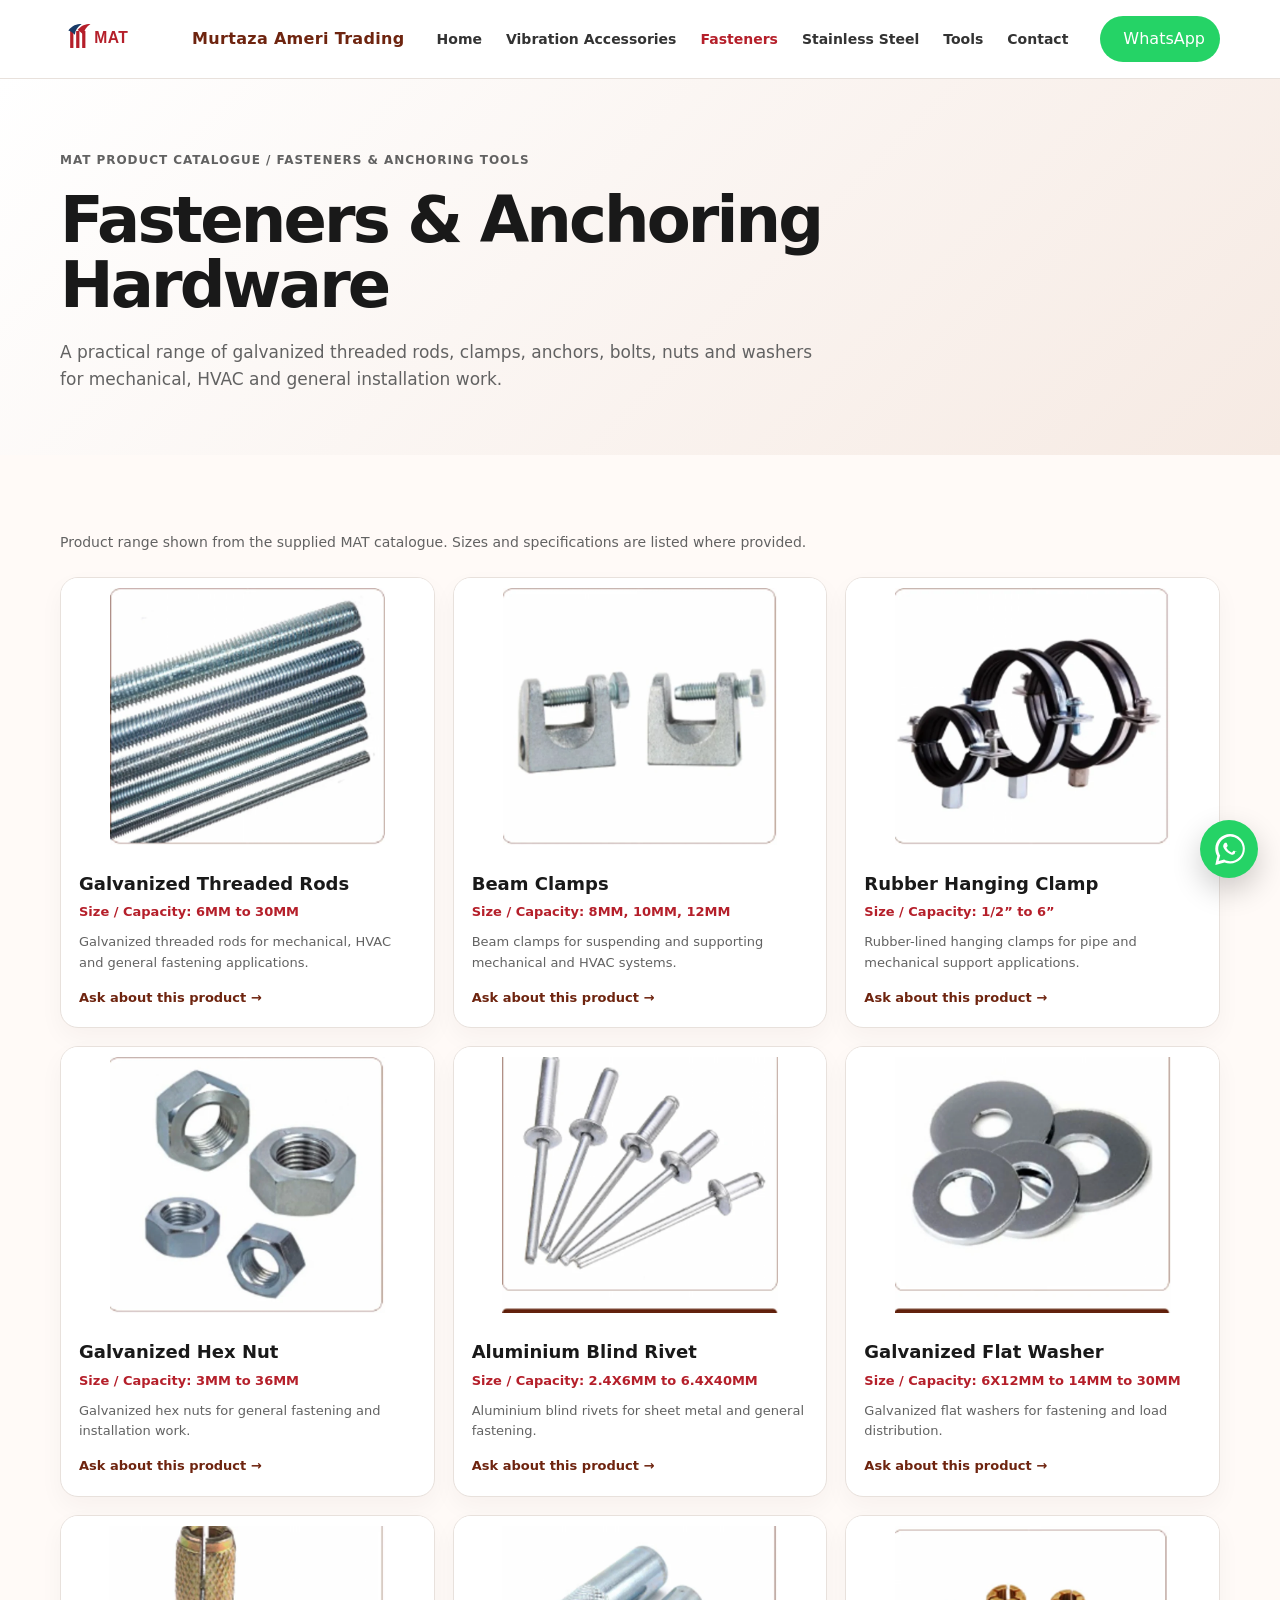
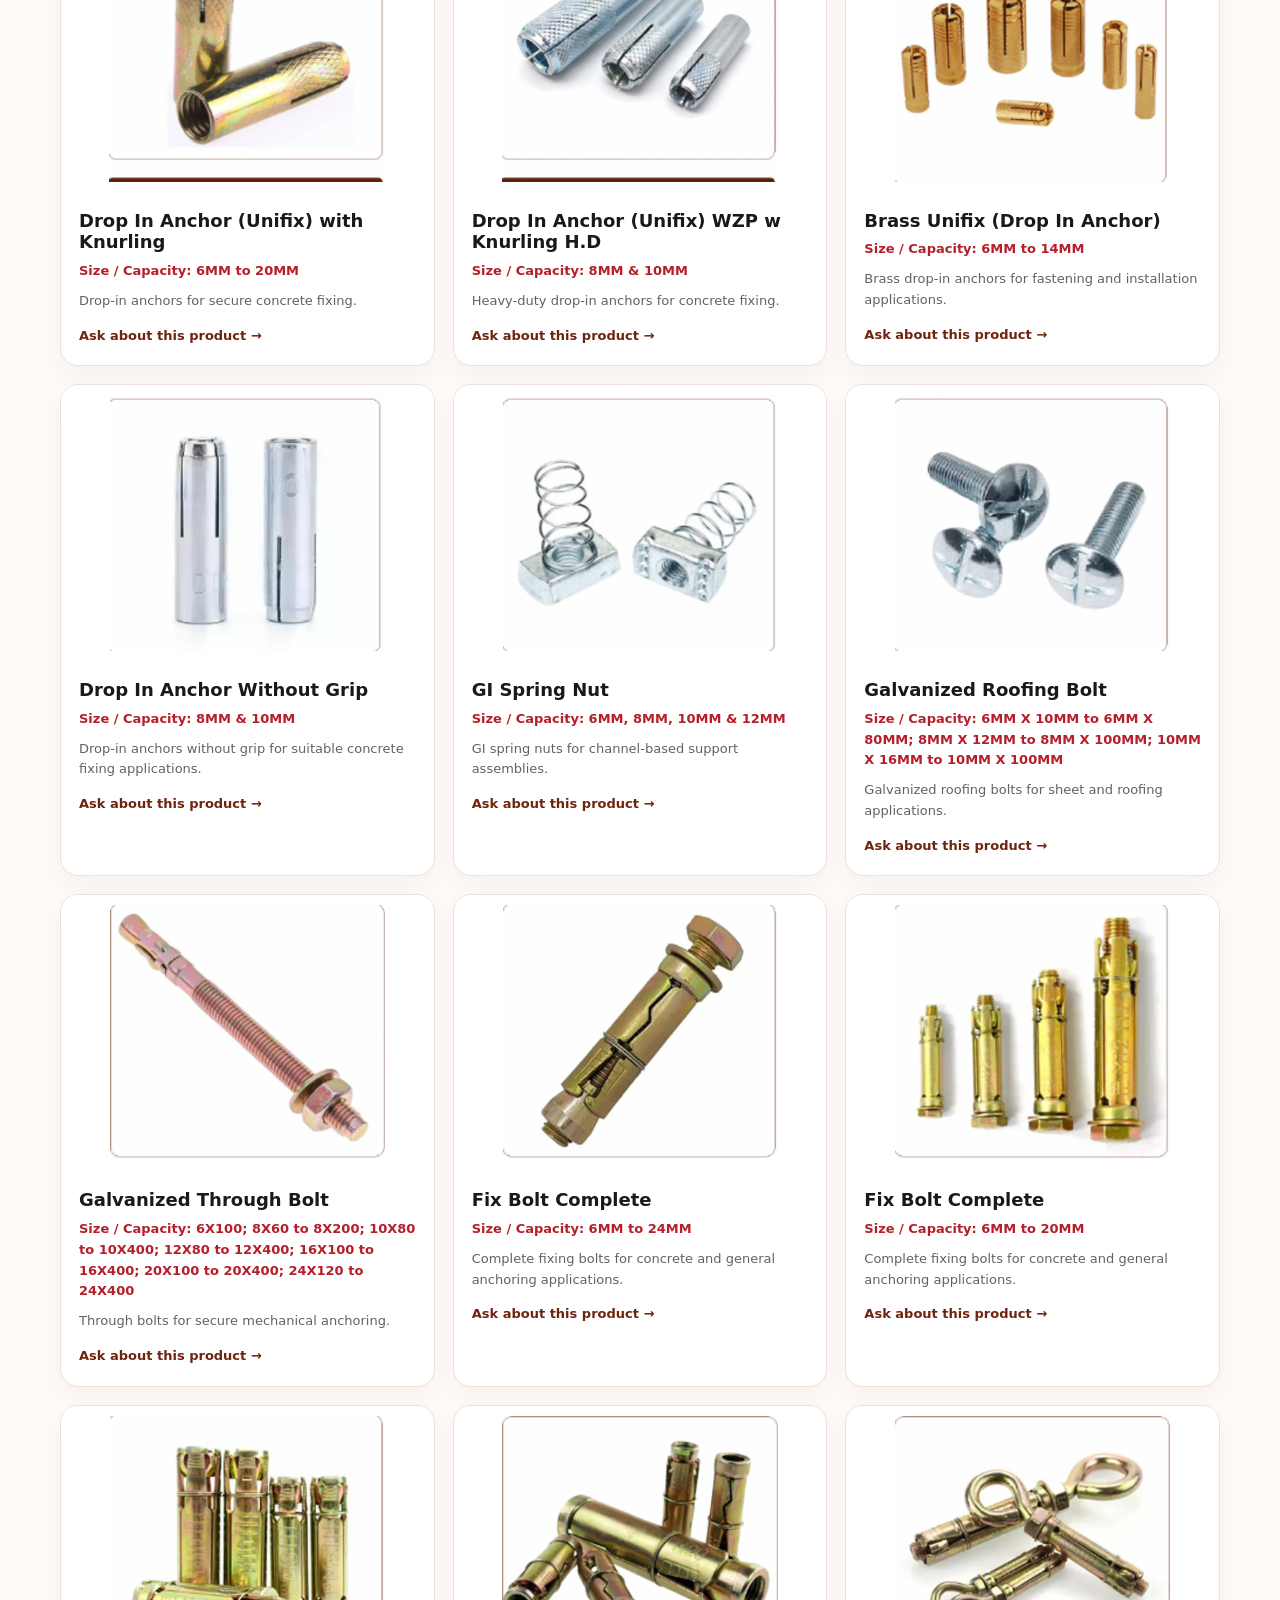
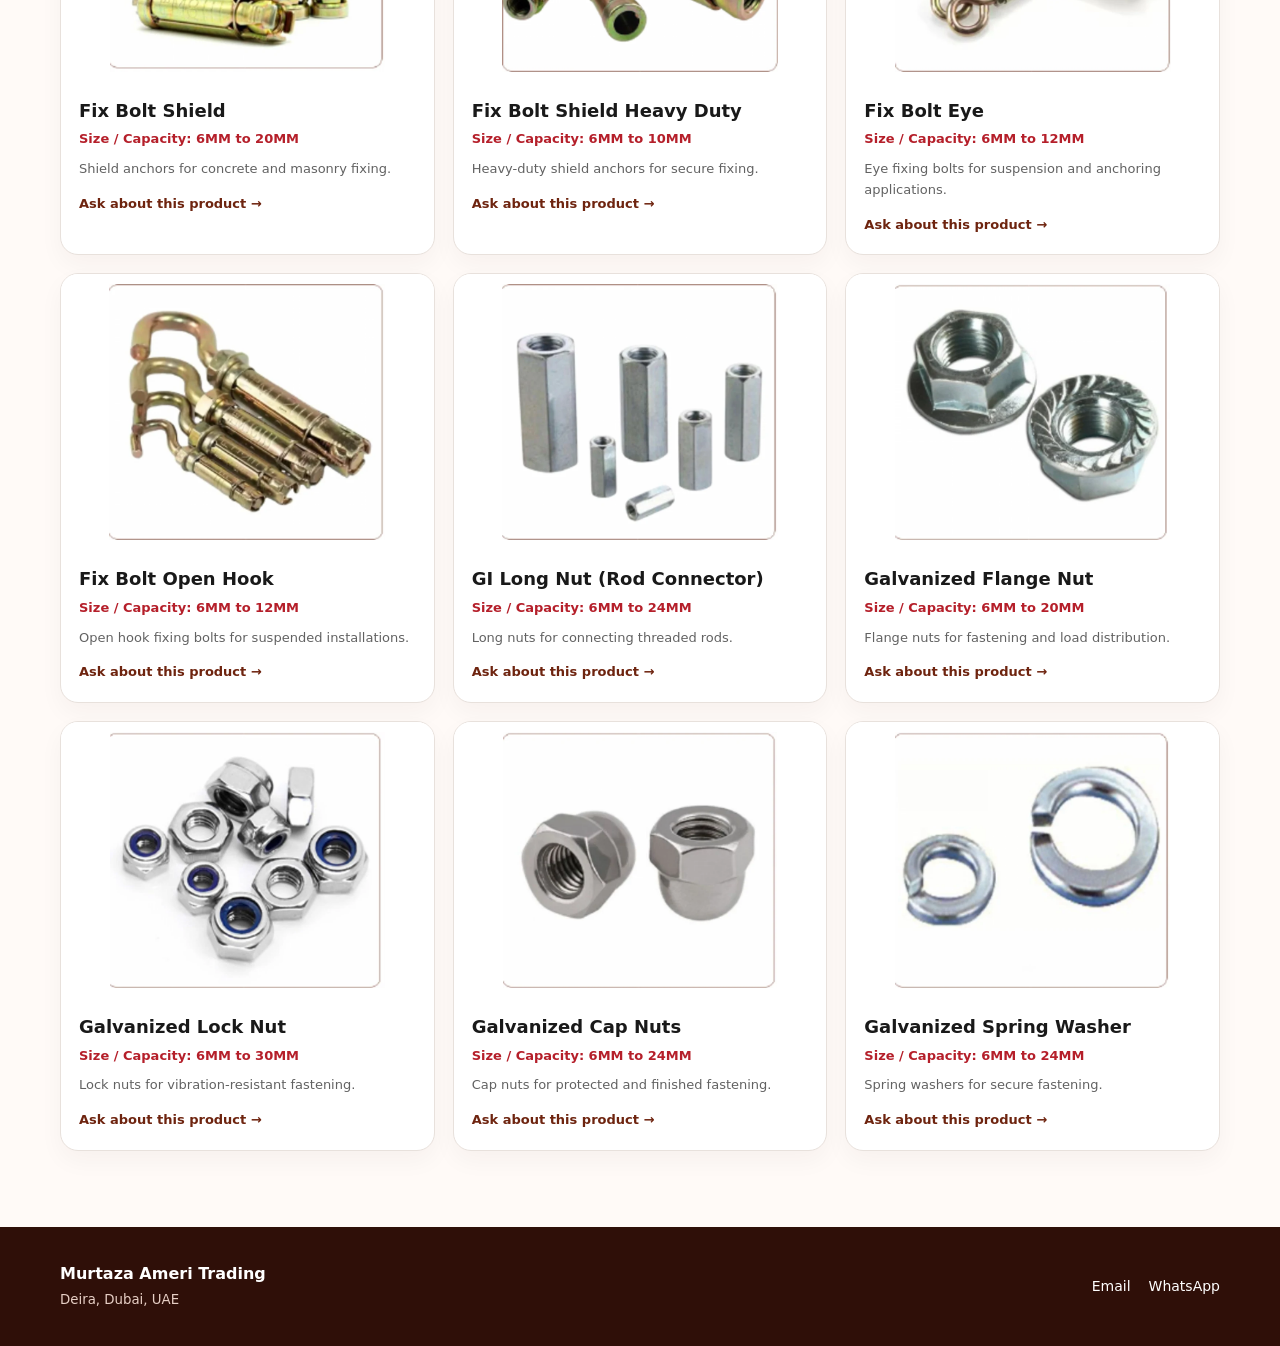
==== fasteners.html @ 70868fec "Add files via upload" ====
<!doctype html>
<html lang="en">
<head>
  <link rel="icon" type="image/png" sizes="48x48" href="/favicon-48x48.png">
  <link rel="icon" type="image/png" sizes="96x96" href="/favicon-96x96.png">
  <meta charset="utf-8">
  <meta name="viewport" content="width=device-width, initial-scale=1">
  <title>Fasteners & Anchoring Tools | MAT</title>
  <meta name="description" content="Galvanized fasteners, threaded rods, anchors, clamps, nuts, washers, bolts and fixing hardware for HVAC, mechanical and construction applications.">
  <meta name="robots" content="index,follow">
  <link rel="canonical" href="https://www.murtazaameritrading.com/fasteners.html">
  <link rel="icon" href="assets/logo.svg" type="image/svg+xml">
  <link rel="stylesheet" href="assets/style.css">
  <meta property="og:title" content="Fasteners & Anchoring Tools | MAT">
  <meta property="og:description" content="Galvanized fasteners, threaded rods, anchors, clamps, nuts, washers, bolts and fixing hardware for HVAC, mechanical and construction applications.">
  <meta property="og:type" content="website">
  <meta property="og:url" content="https://www.murtazaameritrading.com/fasteners.html">
</head>

<body>
  <header class="header">
    <div class="container nav" id="nav">
      <a class="brand" href="index.html">
        <img src="assets/logo.svg" alt="MAT Murtaza Ameri Trading">
        <span>Murtaza Ameri Trading</span>
      </a>

      <button class="hamb" aria-label="Open navigation" onclick="document.getElementById('nav').classList.toggle('open')">☰</button>

      <nav class="menu" aria-label="Primary navigation">
        <a class="" href="index.html">Home</a>
        <a class="" href="vibration-accessories.html">Vibration Accessories</a>
        <a class="active" href="fasteners.html">Fasteners</a>
        <a class="" href="stainless-steel-fasteners.html">Stainless Steel</a>
        <a class="" href="tools.html">Tools</a>
        <a href="index.html#contact">Contact</a>
      </nav>

      <a class="nav-wa" href="https://wa.me/971558640852?text=Hello%20MAT%2C%20I%27m%20interested%20in%20your%20products." target="_blank" rel="noopener">
        <svg viewBox="0 0 24 24" aria-hidden="true">
          <path d="M20.5 3.5A11.4 11.4 0 0 0 12.4 0C6.1 0 1 5.1 1 11.4c0 2 .5 3.9 1.5 5.6L1 24l7.2-1.9a11.4 11.4 0 0 0 4.2.8h.1c6.3 0 11.4-5.1 11.4-11.4 0-3-1.2-5.9-3.4-8ZM12.4 21c-1.4 0-2.8-.4-4-.9l-.5-.3-4.3 1.1 1.2-4.2-.3-.5a9.5 9.5 0 1 1 7.9 4.8Zm5.2-7.1c-.3-.2-1.8-.9-2-.9-.3-.1-.5-.1-.7.2l-.8 1c-.1.2-.3.2-.6.1-1.6-.8-2.7-1.5-3.8-3.4-.3-.5.3-.5.8-1.7.1-.2 0-.4 0-.5l-.6-1.5c-.2-.4-.4-.4-.6-.4h-.5c-.2 0-.5.1-.7.3-.8.8-1 1.9-1 2.2 0 .3.1 1.2.9 2.3 1 1.5 2.3 2.8 4 3.7 1.4.7 1.9.8 2.6.7.4-.1 1.3-.5 1.5-1 .2-.5.2-.9.2-1 0-.2-.2-.3-.5-.4Z"/>
        </svg>
        <span>WhatsApp</span>
      </a>
    </div>
  </header>

  <main>
    <section class="page-hero">
      <div class="container">
        <div class="crumb">MAT Product Catalogue / Fasteners & Anchoring Tools</div>
        <h1>Fasteners & Anchoring Hardware</h1>
        <p>A practical range of galvanized threaded rods, clamps, anchors, bolts, nuts and washers for mechanical, HVAC and general installation work.</p>
      </div>
    </section>

    <section class="section">
      <div class="container">
        <p class="filter-note">Product range shown from the supplied MAT catalogue. Sizes and specifications are listed where provided.</p>

        <div class="product-grid">
          <article class="product">
            <div class="product-img">
              <img loading="lazy" src="assets/products/galvanized-threaded-rods.webp" alt="Galvanized Threaded Rods for HVAC and hardware applications" width="900" height="700">
            </div>
            <div class="product-body">
              <h3>Galvanized Threaded Rods</h3>
              <div class="size">Size / Capacity: 6MM to 30MM</div>
              <p class="desc">Galvanized threaded rods for mechanical, HVAC and general fastening applications.</p>
              <a class="product-link" href="https://wa.me/971558640852?text=Hello%20MAT%2C%20I%27m%20interested%20in%20your%20products." target="_blank" rel="noopener">Ask about this product →</a>
            </div>
          </article>

          <article class="product">
            <div class="product-img">
              <img loading="lazy" src="assets/products/beam-clamps.webp" alt="Beam Clamps for HVAC and hardware applications" width="900" height="700">
            </div>
            <div class="product-body">
              <h3>Beam Clamps</h3>
              <div class="size">Size / Capacity: 8MM, 10MM, 12MM</div>
              <p class="desc">Beam clamps for suspending and supporting mechanical and HVAC systems.</p>
              <a class="product-link" href="https://wa.me/971558640852?text=Hello%20MAT%2C%20I%27m%20interested%20in%20your%20products." target="_blank" rel="noopener">Ask about this product →</a>
            </div>
          </article>

          <article class="product">
            <div class="product-img">
              <img loading="lazy" src="assets/products/rubber-hanging-clamp.webp" alt="Rubber Hanging Clamp for HVAC and hardware applications" width="900" height="700">
            </div>
            <div class="product-body">
              <h3>Rubber Hanging Clamp</h3>
              <div class="size">Size / Capacity: 1/2” to 6”</div>
              <p class="desc">Rubber-lined hanging clamps for pipe and mechanical support applications.</p>
              <a class="product-link" href="https://wa.me/971558640852?text=Hello%20MAT%2C%20I%27m%20interested%20in%20your%20products." target="_blank" rel="noopener">Ask about this product →</a>
            </div>
          </article>

          <article class="product">
            <div class="product-img">
              <img loading="lazy" src="assets/products/galvanized-hex-nut.webp" alt="Galvanized Hex Nut for HVAC and hardware applications" width="900" height="700">
            </div>
            <div class="product-body">
              <h3>Galvanized Hex Nut</h3>
              <div class="size">Size / Capacity: 3MM to 36MM</div>
              <p class="desc">Galvanized hex nuts for general fastening and installation work.</p>
              <a class="product-link" href="https://wa.me/971558640852?text=Hello%20MAT%2C%20I%27m%20interested%20in%20your%20products." target="_blank" rel="noopener">Ask about this product →</a>
            </div>
          </article>

          <article class="product">
            <div class="product-img">
              <img loading="lazy" src="assets/products/aluminium-blind-rivet.webp" alt="Aluminium Blind Rivet for HVAC and hardware applications" width="900" height="700">
            </div>
            <div class="product-body">
              <h3>Aluminium Blind Rivet</h3>
              <div class="size">Size / Capacity: 2.4X6MM to 6.4X40MM</div>
              <p class="desc">Aluminium blind rivets for sheet metal and general fastening.</p>
              <a class="product-link" href="https://wa.me/971558640852?text=Hello%20MAT%2C%20I%27m%20interested%20in%20your%20products." target="_blank" rel="noopener">Ask about this product →</a>
            </div>
          </article>

          <article class="product">
            <div class="product-img">
              <img loading="lazy" src="assets/products/galvanized-flat-washer.webp" alt="Galvanized Flat Washer for HVAC and hardware applications" width="900" height="700">
            </div>
            <div class="product-body">
              <h3>Galvanized Flat Washer</h3>
              <div class="size">Size / Capacity: 6X12MM to 14MM to 30MM</div>
              <p class="desc">Galvanized flat washers for fastening and load distribution.</p>
              <a class="product-link" href="https://wa.me/971558640852?text=Hello%20MAT%2C%20I%27m%20interested%20in%20your%20products." target="_blank" rel="noopener">Ask about this product →</a>
            </div>
          </article>

          <article class="product">
            <div class="product-img">
              <img loading="lazy" src="assets/products/drop-in-anchor-unifix-knurling.webp" alt="Drop In Anchor (Unifix) with Knurling for HVAC and hardware applications" width="900" height="700">
            </div>
            <div class="product-body">
              <h3>Drop In Anchor (Unifix) with Knurling</h3>
              <div class="size">Size / Capacity: 6MM to 20MM</div>
              <p class="desc">Drop-in anchors for secure concrete fixing.</p>
              <a class="product-link" href="https://wa.me/971558640852?text=Hello%20MAT%2C%20I%27m%20interested%20in%20your%20products." target="_blank" rel="noopener">Ask about this product →</a>
            </div>
          </article>

          <article class="product">
            <div class="product-img">
              <img loading="lazy" src="assets/products/drop-in-anchor-unifix-wzp-knurling-hd.webp" alt="Drop In Anchor (Unifix) WZP w Knurling H.D for HVAC and hardware applications" width="900" height="700">
            </div>
            <div class="product-body">
              <h3>Drop In Anchor (Unifix) WZP w Knurling H.D</h3>
              <div class="size">Size / Capacity: 8MM & 10MM</div>
              <p class="desc">Heavy-duty drop-in anchors for concrete fixing.</p>
              <a class="product-link" href="https://wa.me/971558640852?text=Hello%20MAT%2C%20I%27m%20interested%20in%20your%20products." target="_blank" rel="noopener">Ask about this product →</a>
            </div>
          </article>

          <article class="product">
            <div class="product-img">
              <img loading="lazy" src="assets/products/brass-unifix-drop-in-anchor.webp" alt="Brass Unifix (Drop In Anchor) for HVAC and hardware applications" width="900" height="700">
            </div>
            <div class="product-body">
              <h3>Brass Unifix (Drop In Anchor)</h3>
              <div class="size">Size / Capacity: 6MM to 14MM</div>
              <p class="desc">Brass drop-in anchors for fastening and installation applications.</p>
              <a class="product-link" href="https://wa.me/971558640852?text=Hello%20MAT%2C%20I%27m%20interested%20in%20your%20products." target="_blank" rel="noopener">Ask about this product →</a>
            </div>
          </article>

          <article class="product">
            <div class="product-img">
              <img loading="lazy" src="assets/products/drop-in-anchor-without-grip.webp" alt="Drop In Anchor Without Grip for HVAC and hardware applications" width="900" height="700">
            </div>
            <div class="product-body">
              <h3>Drop In Anchor Without Grip</h3>
              <div class="size">Size / Capacity: 8MM & 10MM</div>
              <p class="desc">Drop-in anchors without grip for suitable concrete fixing applications.</p>
              <a class="product-link" href="https://wa.me/971558640852?text=Hello%20MAT%2C%20I%27m%20interested%20in%20your%20products." target="_blank" rel="noopener">Ask about this product →</a>
            </div>
          </article>

          <article class="product">
            <div class="product-img">
              <img loading="lazy" src="assets/products/gi-spring-nut.webp" alt="GI Spring Nut for HVAC and hardware applications" width="900" height="700">
            </div>
            <div class="product-body">
              <h3>GI Spring Nut</h3>
              <div class="size">Size / Capacity: 6MM, 8MM, 10MM & 12MM</div>
              <p class="desc">GI spring nuts for channel-based support assemblies.</p>
              <a class="product-link" href="https://wa.me/971558640852?text=Hello%20MAT%2C%20I%27m%20interested%20in%20your%20products." target="_blank" rel="noopener">Ask about this product →</a>
            </div>
          </article>

          <article class="product">
            <div class="product-img">
              <img loading="lazy" src="assets/products/galvanized-roofing-bolt.webp" alt="Galvanized Roofing Bolt for HVAC and hardware applications" width="900" height="700">
            </div>
            <div class="product-body">
              <h3>Galvanized Roofing Bolt</h3>
              <div class="size">Size / Capacity: 6MM X 10MM to 6MM X 80MM; 8MM X 12MM to 8MM X 100MM; 10MM X 16MM to 10MM X 100MM</div>
              <p class="desc">Galvanized roofing bolts for sheet and roofing applications.</p>
              <a class="product-link" href="https://wa.me/971558640852?text=Hello%20MAT%2C%20I%27m%20interested%20in%20your%20products." target="_blank" rel="noopener">Ask about this product →</a>
            </div>
          </article>

          <article class="product">
            <div class="product-img">
              <img loading="lazy" src="assets/products/galvanized-through-bolt.webp" alt="Galvanized Through Bolt for HVAC and hardware applications" width="900" height="700">
            </div>
            <div class="product-body">
              <h3>Galvanized Through Bolt</h3>
              <div class="size">Size / Capacity: 6X100; 8X60 to 8X200; 10X80 to 10X400; 12X80 to 12X400; 16X100 to 16X400; 20X100 to 20X400; 24X120 to 24X400</div>
              <p class="desc">Through bolts for secure mechanical anchoring.</p>
              <a class="product-link" href="https://wa.me/971558640852?text=Hello%20MAT%2C%20I%27m%20interested%20in%20your%20products." target="_blank" rel="noopener">Ask about this product →</a>
            </div>
          </article>

          <article class="product">
            <div class="product-img">
              <img loading="lazy" src="assets/products/fix-bolt-complete-india.webp" alt="Fix Bolt Complete for HVAC and hardware applications" width="900" height="700">
            </div>
            <div class="product-body">
              <h3>Fix Bolt Complete</h3>
              <div class="size">Size / Capacity: 6MM to 24MM</div>
              <p class="desc">Complete fixing bolts for concrete and general anchoring applications.</p>
              <a class="product-link" href="https://wa.me/971558640852?text=Hello%20MAT%2C%20I%27m%20interested%20in%20your%20products." target="_blank" rel="noopener">Ask about this product →</a>
            </div>
          </article>

          <article class="product">
            <div class="product-img">
              <img loading="lazy" src="assets/products/fix-bolt-complete-china.webp" alt="Fix Bolt Complete for HVAC and hardware applications" width="900" height="700">
            </div>
            <div class="product-body">
              <h3>Fix Bolt Complete</h3>
              <div class="size">Size / Capacity: 6MM to 20MM</div>
              <p class="desc">Complete fixing bolts for concrete and general anchoring applications.</p>
              <a class="product-link" href="https://wa.me/971558640852?text=Hello%20MAT%2C%20I%27m%20interested%20in%20your%20products." target="_blank" rel="noopener">Ask about this product →</a>
            </div>
          </article>

          <article class="product">
            <div class="product-img">
              <img loading="lazy" src="assets/products/fix-bolt-shield.webp" alt="Fix Bolt Shield for HVAC and hardware applications" width="900" height="700">
            </div>
            <div class="product-body">
              <h3>Fix Bolt Shield</h3>
              <div class="size">Size / Capacity: 6MM to 20MM</div>
              <p class="desc">Shield anchors for concrete and masonry fixing.</p>
              <a class="product-link" href="https://wa.me/971558640852?text=Hello%20MAT%2C%20I%27m%20interested%20in%20your%20products." target="_blank" rel="noopener">Ask about this product →</a>
            </div>
          </article>

          <article class="product">
            <div class="product-img">
              <img loading="lazy" src="assets/products/fix-bolt-shield-heavy-duty.webp" alt="Fix Bolt Shield Heavy Duty for HVAC and hardware applications" width="900" height="700">
            </div>
            <div class="product-body">
              <h3>Fix Bolt Shield Heavy Duty</h3>
              <div class="size">Size / Capacity: 6MM to 10MM</div>
              <p class="desc">Heavy-duty shield anchors for secure fixing.</p>
              <a class="product-link" href="https://wa.me/971558640852?text=Hello%20MAT%2C%20I%27m%20interested%20in%20your%20products." target="_blank" rel="noopener">Ask about this product →</a>
            </div>
          </article>

          <article class="product">
            <div class="product-img">
              <img loading="lazy" src="assets/products/fix-bolt-eye.webp" alt="Fix Bolt Eye for HVAC and hardware applications" width="900" height="700">
            </div>
            <div class="product-body">
              <h3>Fix Bolt Eye</h3>
              <div class="size">Size / Capacity: 6MM to 12MM</div>
              <p class="desc">Eye fixing bolts for suspension and anchoring applications.</p>
              <a class="product-link" href="https://wa.me/971558640852?text=Hello%20MAT%2C%20I%27m%20interested%20in%20your%20products." target="_blank" rel="noopener">Ask about this product →</a>
            </div>
          </article>

          <article class="product">
            <div class="product-img">
              <img loading="lazy" src="assets/products/fix-bolt-open-hook.webp" alt="Fix Bolt Open Hook for HVAC and hardware applications" width="900" height="700">
            </div>
            <div class="product-body">
              <h3>Fix Bolt Open Hook</h3>
              <div class="size">Size / Capacity: 6MM to 12MM</div>
              <p class="desc">Open hook fixing bolts for suspended installations.</p>
              <a class="product-link" href="https://wa.me/971558640852?text=Hello%20MAT%2C%20I%27m%20interested%20in%20your%20products." target="_blank" rel="noopener">Ask about this product →</a>
            </div>
          </article>

          <article class="product">
            <div class="product-img">
              <img loading="lazy" src="assets/products/gi-long-nut-rod-connector.webp" alt="GI Long Nut (Rod Connector) for HVAC and hardware applications" width="900" height="700">
            </div>
            <div class="product-body">
              <h3>GI Long Nut (Rod Connector)</h3>
              <div class="size">Size / Capacity: 6MM to 24MM</div>
              <p class="desc">Long nuts for connecting threaded rods.</p>
              <a class="product-link" href="https://wa.me/971558640852?text=Hello%20MAT%2C%20I%27m%20interested%20in%20your%20products." target="_blank" rel="noopener">Ask about this product →</a>
            </div>
          </article>

          <article class="product">
            <div class="product-img">
              <img loading="lazy" src="assets/products/galvanized-flange-nut.webp" alt="Galvanized Flange Nut for HVAC and hardware applications" width="900" height="700">
            </div>
            <div class="product-body">
              <h3>Galvanized Flange Nut</h3>
              <div class="size">Size / Capacity: 6MM to 20MM</div>
              <p class="desc">Flange nuts for fastening and load distribution.</p>
              <a class="product-link" href="https://wa.me/971558640852?text=Hello%20MAT%2C%20I%27m%20interested%20in%20your%20products." target="_blank" rel="noopener">Ask about this product →</a>
            </div>
          </article>

          <article class="product">
            <div class="product-img">
              <img loading="lazy" src="assets/products/galvanized-lock-nut.webp" alt="Galvanized Lock Nut for HVAC and hardware applications" width="900" height="700">
            </div>
            <div class="product-body">
              <h3>Galvanized Lock Nut</h3>
              <div class="size">Size / Capacity: 6MM to 30MM</div>
              <p class="desc">Lock nuts for vibration-resistant fastening.</p>
              <a class="product-link" href="https://wa.me/971558640852?text=Hello%20MAT%2C%20I%27m%20interested%20in%20your%20products." target="_blank" rel="noopener">Ask about this product →</a>
            </div>
          </article>

          <article class="product">
            <div class="product-img">
              <img loading="lazy" src="assets/products/galvanized-cap-nuts.webp" alt="Galvanized Cap Nuts for HVAC and hardware applications" width="900" height="700">
            </div>
            <div class="product-body">
              <h3>Galvanized Cap Nuts</h3>
              <div class="size">Size / Capacity: 6MM to 24MM</div>
              <p class="desc">Cap nuts for protected and finished fastening.</p>
              <a class="product-link" href="https://wa.me/971558640852?text=Hello%20MAT%2C%20I%27m%20interested%20in%20your%20products." target="_blank" rel="noopener">Ask about this product →</a>
            </div>
          </article>

          <article class="product">
            <div class="product-img">
              <img loading="lazy" src="assets/products/galvanized-spring-washer.webp" alt="Galvanized Spring Washer for HVAC and hardware applications" width="900" height="700">
            </div>
            <div class="product-body">
              <h3>Galvanized Spring Washer</h3>
              <div class="size">Size / Capacity: 6MM to 24MM</div>
              <p class="desc">Spring washers for secure fastening.</p>
              <a class="product-link" href="https://wa.me/971558640852?text=Hello%20MAT%2C%20I%27m%20interested%20in%20your%20products." target="_blank" rel="noopener">Ask about this product →</a>
            </div>
          </article>
        </div>
      </div>
    </section>
  </main>

  <footer class="footer">
    <div class="container footer-row">
      <div>
        <strong>Murtaza Ameri Trading</strong><br>
        <small>Deira, Dubai, UAE</small>
      </div>

      <div class="footer-links">
        <a href="mailto:aliasgar.mat@outlook.com">Email</a>
        <a href="https://wa.me/971558640852?text=Hello%20MAT%2C%20I%27m%20interested%20in%20your%20products." target="_blank" rel="noopener">WhatsApp</a>
      </div>
    </div>
  </footer>

  <a class="float-wa" href="https://wa.me/971558640852?text=Hello%20MAT%2C%20I%27m%20interested%20in%20your%20products." target="_blank" rel="noopener" aria-label="Chat with MAT on WhatsApp">
    <svg viewBox="0 0 24 24" aria-hidden="true">
      <path d="M20.5 3.5A11.4 11.4 0 0 0 12.4 0C6.1 0 1 5.1 1 11.4c0 2 .5 3.9 1.5 5.6L1 24l7.2-1.9a11.4 11.4 0 0 0 4.2.8h.1c6.3 0 11.4-5.1 11.4-11.4 0-3-1.2-5.9-3.4-8ZM12.4 21c-1.4 0-2.8-.4-4-.9l-.5-.3-4.3 1.1 1.2-4.2-.3-.5a9.5 9.5 0 1 1 7.9 4.8Zm5.2-7.1c-.3-.2-1.8-.9-2-.9-.3-.1-.5-.1-.7.2l-.8 1c-.1.2-.3.2-.6.1-1.6-.8-2.7-1.5-3.8-3.4-.3-.5.3-.5.8-1.7.1-.2 0-.4 0-.5l-.6-1.5c-.2-.4-.4-.4-.6-.4h-.5c-.2 0-.5.1-.7.3-.8.8-1 1.9-1 2.2 0 .3.1 1.2.9 2.3 1 1.5 2.3 2.8 4 3.7 1.4.7 1.9.8 2.6.7.4-.1 1.3-.5 1.5-1 .2-.5.2-.9.2-1 0-.2-.2-.3-.5-.4Z"/>
    </svg>
  </a>

  <script type="application/ld+json">
    {"@context": "https://schema.org", "@type": "CollectionPage", "name": "Fasteners & Anchoring Tools | MAT", "description": "Galvanized fasteners, threaded rods, anchors, clamps, nuts, washers, bolts and fixing hardware for HVAC, mechanical and construction applications.", "url": "https://www.murtazaameritrading.com/fasteners.html", "isPartOf": {"@type": "WebSite", "name": "Murtaza Ameri Trading", "url": "https://www.murtazaameritrading.com/"}}
  </script>
</body>
</html>
---- assets/style.css ----
:root{--brown:#6e240f;--brown2:#4d190d;--gold:#ffb347;--red:#b51f2a;--navy:#183a67;--ink:#191919;--muted:#626262;--line:#e8e1dc;--bg:#fffaf7;--white:#fff;--shadow:0 16px 40px rgba(58,24,14,.09)}
*{box-sizing:border-box}html{scroll-behavior:smooth}body{margin:0;font-family:Inter,ui-sans-serif,system-ui,-apple-system,BlinkMacSystemFont,"Segoe UI",sans-serif;color:var(--ink);background:var(--bg);line-height:1.6}a{color:inherit;text-decoration:none}img{max-width:100%;display:block}.container{width:min(1160px,92%);margin:auto}
.header{position:sticky;top:0;z-index:50;background:rgba(255,255,255,.96);backdrop-filter:blur(14px);border-bottom:1px solid var(--line)}.nav{height:78px;display:flex;align-items:center;justify-content:space-between;gap:24px}.brand{display:flex;align-items:center;gap:12px}.brand img{width:120px;height:auto}.brand span{font-weight:800;letter-spacing:.02em;color:var(--brown)}.menu{display:flex;gap:24px;align-items:center;font-size:14px;font-weight:700}.menu a{color:#333}.menu a:hover,.menu a.active{color:var(--red)}.nav-wa{display:inline-flex;align-items:center;gap:8px;background:#25D366;color:#fff;padding:10px 15px;border-radius:999px}.hamb{display:none;background:none;border:0;font-size:26px}
.hero{position:relative;overflow:hidden;padding:88px 0 76px;background:linear-gradient(135deg,#fff 0%,#fff9f4 55%,#f5e9e1 100%)}.hero:after{content:"";position:absolute;width:420px;height:420px;right:-130px;top:-170px;border-radius:50%;background:rgba(110,36,15,.08)}.eyebrow{display:inline-flex;align-items:center;gap:8px;color:var(--red);font-weight:900;text-transform:uppercase;letter-spacing:.12em;font-size:12px}.eyebrow:before{content:"";width:28px;height:3px;background:var(--gold)}h1{font-size:clamp(42px,6vw,76px);line-height:1.02;letter-spacing:-.045em;margin:18px 0 20px;max-width:850px}h1 span{color:var(--brown)}.hero p{font-size:19px;color:var(--muted);max-width:720px;margin:0}.hero-actions{display:flex;gap:12px;margin-top:30px;flex-wrap:wrap}.pill{padding:13px 18px;border-radius:999px;border:1px solid #d8c9c0;font-weight:800;background:#fff}.pill.primary{background:var(--brown);color:#fff;border-color:var(--brown)}
.section{padding:76px 0}.section-head{display:flex;justify-content:space-between;align-items:end;gap:20px;margin-bottom:28px}.section-head h2{margin:0;font-size:clamp(30px,4vw,48px);line-height:1.08;letter-spacing:-.035em}.section-head p{margin:0;color:var(--muted);max-width:620px}.category-grid{display:grid;grid-template-columns:repeat(4,1fr);gap:18px}.cat{padding:24px;border-radius:22px;background:#fff;border:1px solid var(--line);box-shadow:var(--shadow);min-height:210px;display:flex;flex-direction:column;justify-content:space-between}.cat.featured{background:var(--brown);color:#fff;border-color:var(--brown)}.cat .tag{font-size:11px;text-transform:uppercase;letter-spacing:.12em;font-weight:900;opacity:.72}.cat h3{font-size:22px;margin:20px 0 8px;line-height:1.15}.cat p{font-size:14px;color:var(--muted);margin:0}.cat.featured p{color:#f7e8df}.arrow{font-size:20px;font-weight:900}
.feature{background:var(--brown);color:#fff;padding:64px 0}.feature-grid{display:grid;grid-template-columns:1.05fr 1fr;gap:50px;align-items:center}.feature h2{font-size:clamp(34px,4vw,56px);line-height:1.05;margin:0 0 18px}.feature p{color:#f2dfd6}.feature-list{display:grid;grid-template-columns:1fr 1fr;gap:10px 18px;margin:28px 0 0;padding:0;list-style:none}.feature-list li:before{content:"✓";color:var(--gold);font-weight:900;margin-right:10px}.visual{border-radius:28px;overflow:hidden;border:1px solid rgba(255,255,255,.16);box-shadow:0 30px 70px rgba(0,0,0,.2)}.visual img{width:100%;height:420px;object-fit:cover}
.product-grid{display:grid;grid-template-columns:repeat(3,1fr);gap:18px}.product{background:#fff;border:1px solid var(--line);border-radius:18px;overflow:hidden;transition:.2s ease;box-shadow:0 10px 25px rgba(58,24,14,.04)}.product:hover{transform:translateY(-4px);box-shadow:var(--shadow)}.product-img{aspect-ratio:1.35;background:#fff;display:flex;align-items:center;justify-content:center;padding:10px}.product-img img{width:100%;height:100%;object-fit:contain}.product-body{padding:18px}.product h3{margin:0 0 8px;font-size:18px;line-height:1.2}.size{font-size:13px;color:var(--red);font-weight:800}.desc{font-size:13px;color:var(--muted);margin:9px 0 0}.product-link{display:inline-flex;margin-top:14px;font-size:13px;font-weight:900;color:var(--brown)}
.page-hero{padding:72px 0 45px;background:linear-gradient(135deg,#fff,#f6eae3)}.page-hero h1{font-size:clamp(38px,5vw,64px);max-width:800px}.page-hero p{max-width:760px;color:var(--muted);font-size:17px}.crumb{font-size:12px;color:var(--muted);font-weight:800;text-transform:uppercase;letter-spacing:.08em;margin-bottom:14px}.filter-note{margin:0 0 24px;color:var(--muted);font-size:14px}
.contact{padding:74px 0}.contact-box{background:#fff;border:1px solid var(--line);border-radius:28px;padding:42px;display:grid;grid-template-columns:1.2fr .8fr;gap:35px;box-shadow:var(--shadow)}.contact-box h2{font-size:42px;line-height:1.05;margin:0 0 12px}.contact-box p{color:var(--muted)}.contact-links{display:grid;gap:12px}.contact-link{padding:16px 18px;border:1px solid var(--line);border-radius:15px;font-weight:800}.contact-link.wa{background:#25D366;color:#fff;border-color:#25D366}
.footer{background:#2f0f08;color:#fff;padding:34px 0}.footer-row{display:flex;justify-content:space-between;gap:20px;align-items:center}.footer small{color:#e7cfc5}.footer-links{display:flex;gap:18px;font-size:14px}.float-wa{position:fixed;right:22px;bottom:22px;z-index:100;width:58px;height:58px;border-radius:50%;background:#25D366;color:#fff;display:grid;place-items:center;box-shadow:0 12px 30px rgba(0,0,0,.2)}.float-wa svg{width:31px;height:31px;fill:currentColor}
@media(max-width:900px){.category-grid{grid-template-columns:repeat(2,1fr)}.product-grid{grid-template-columns:repeat(2,1fr)}.feature-grid,.contact-box{grid-template-columns:1fr}.menu{display:none}.hamb{display:block}.nav.open .menu{display:flex;position:absolute;top:78px;left:0;right:0;background:#fff;padding:18px 4%;border-bottom:1px solid var(--line);flex-direction:column;align-items:flex-start}.nav-wa{display:none}.brand span{display:none}}
@media(max-width:560px){.hero{padding:64px 0}.section{padding:56px 0}.category-grid,.product-grid{grid-template-columns:1fr}.feature-list{grid-template-columns:1fr}.footer-row{flex-direction:column;align-items:flex-start}.contact-box{padding:26px}.contact-box h2{font-size:34px}.brand img{width:105px}.float-wa{right:16px;bottom:16px}}
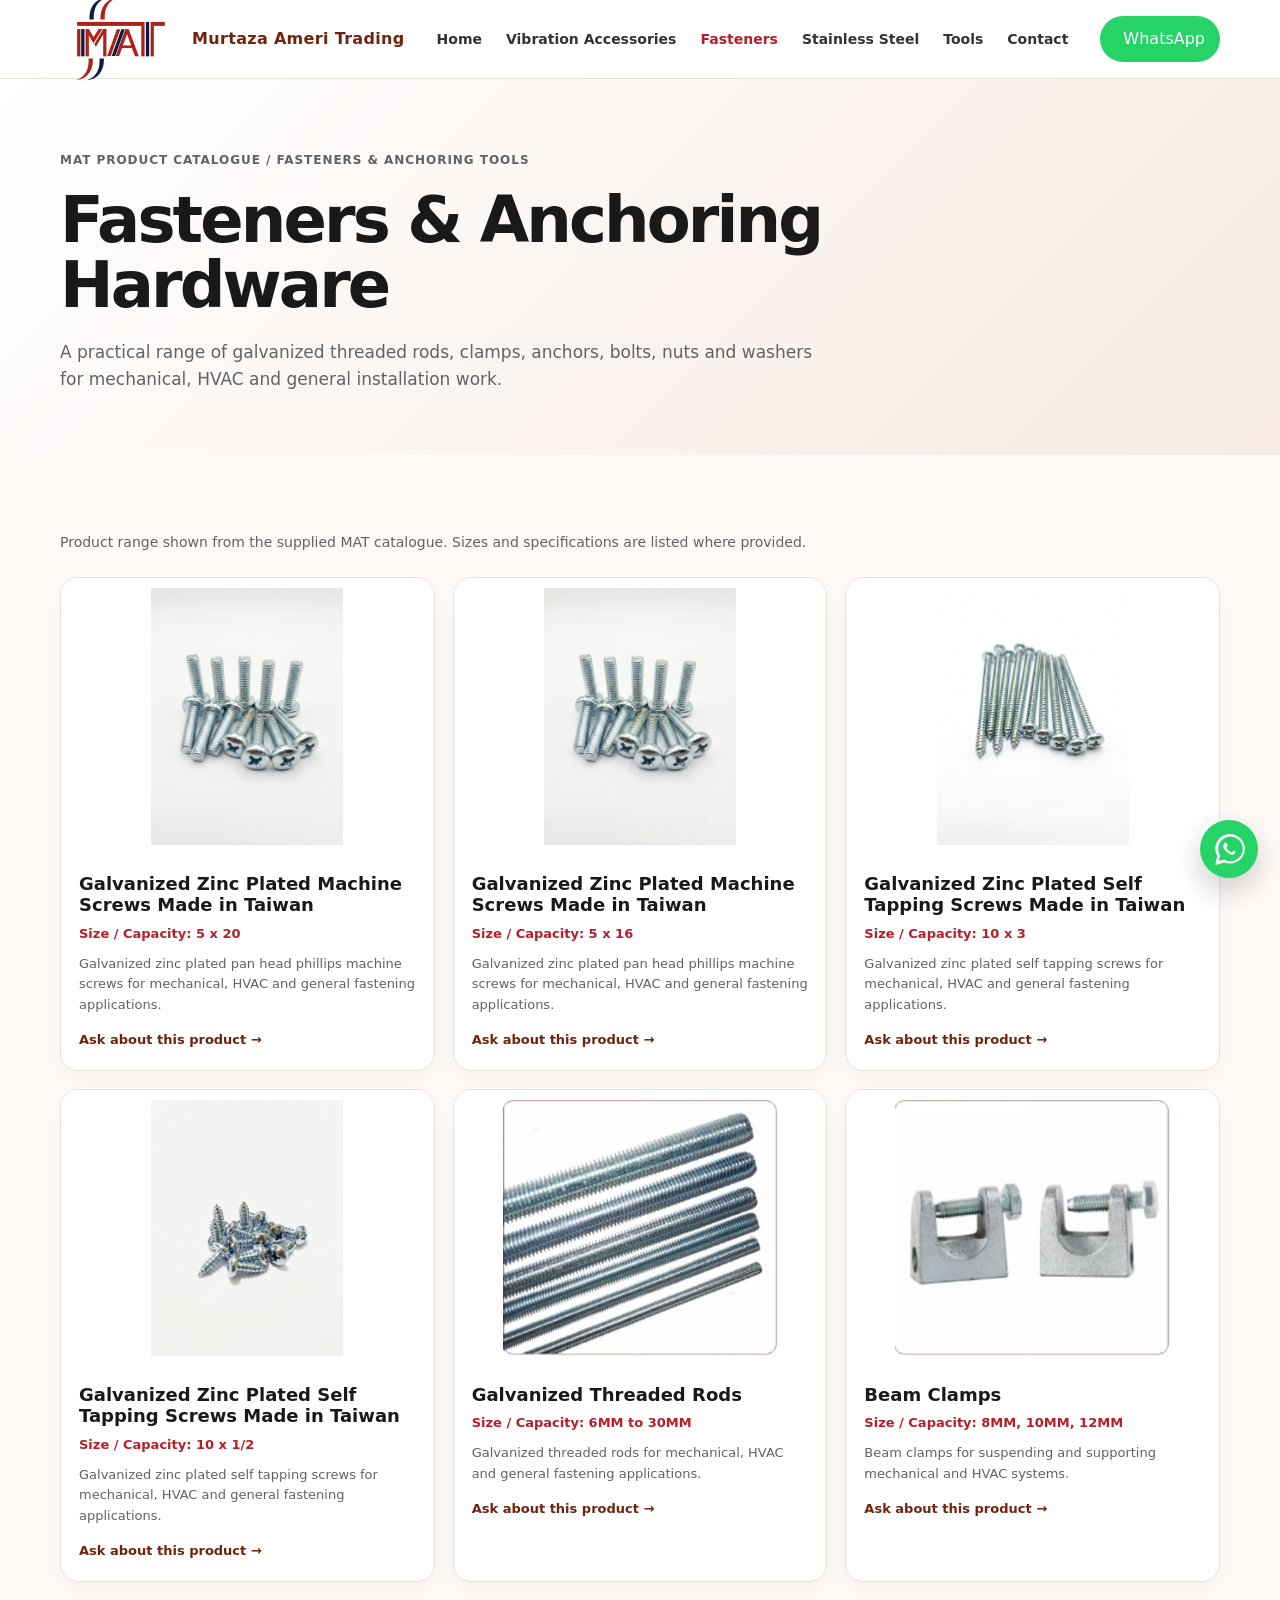
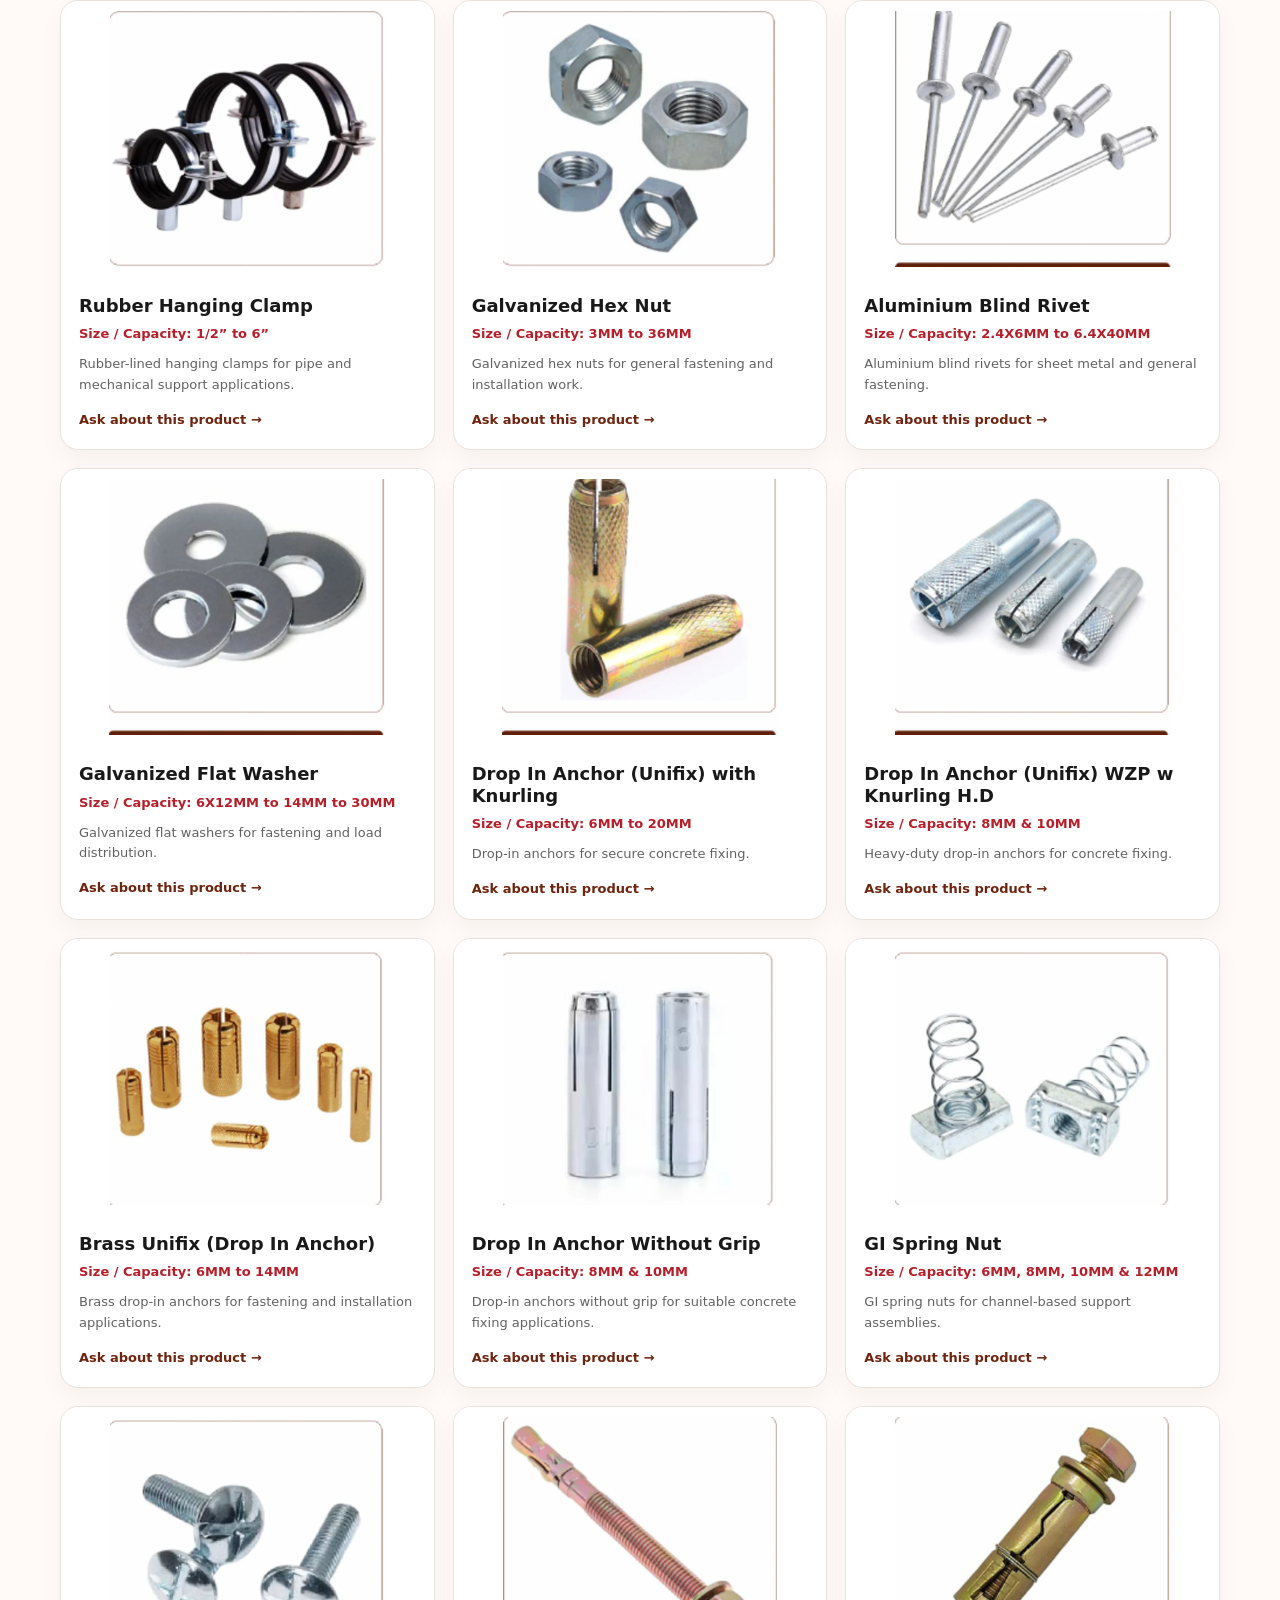
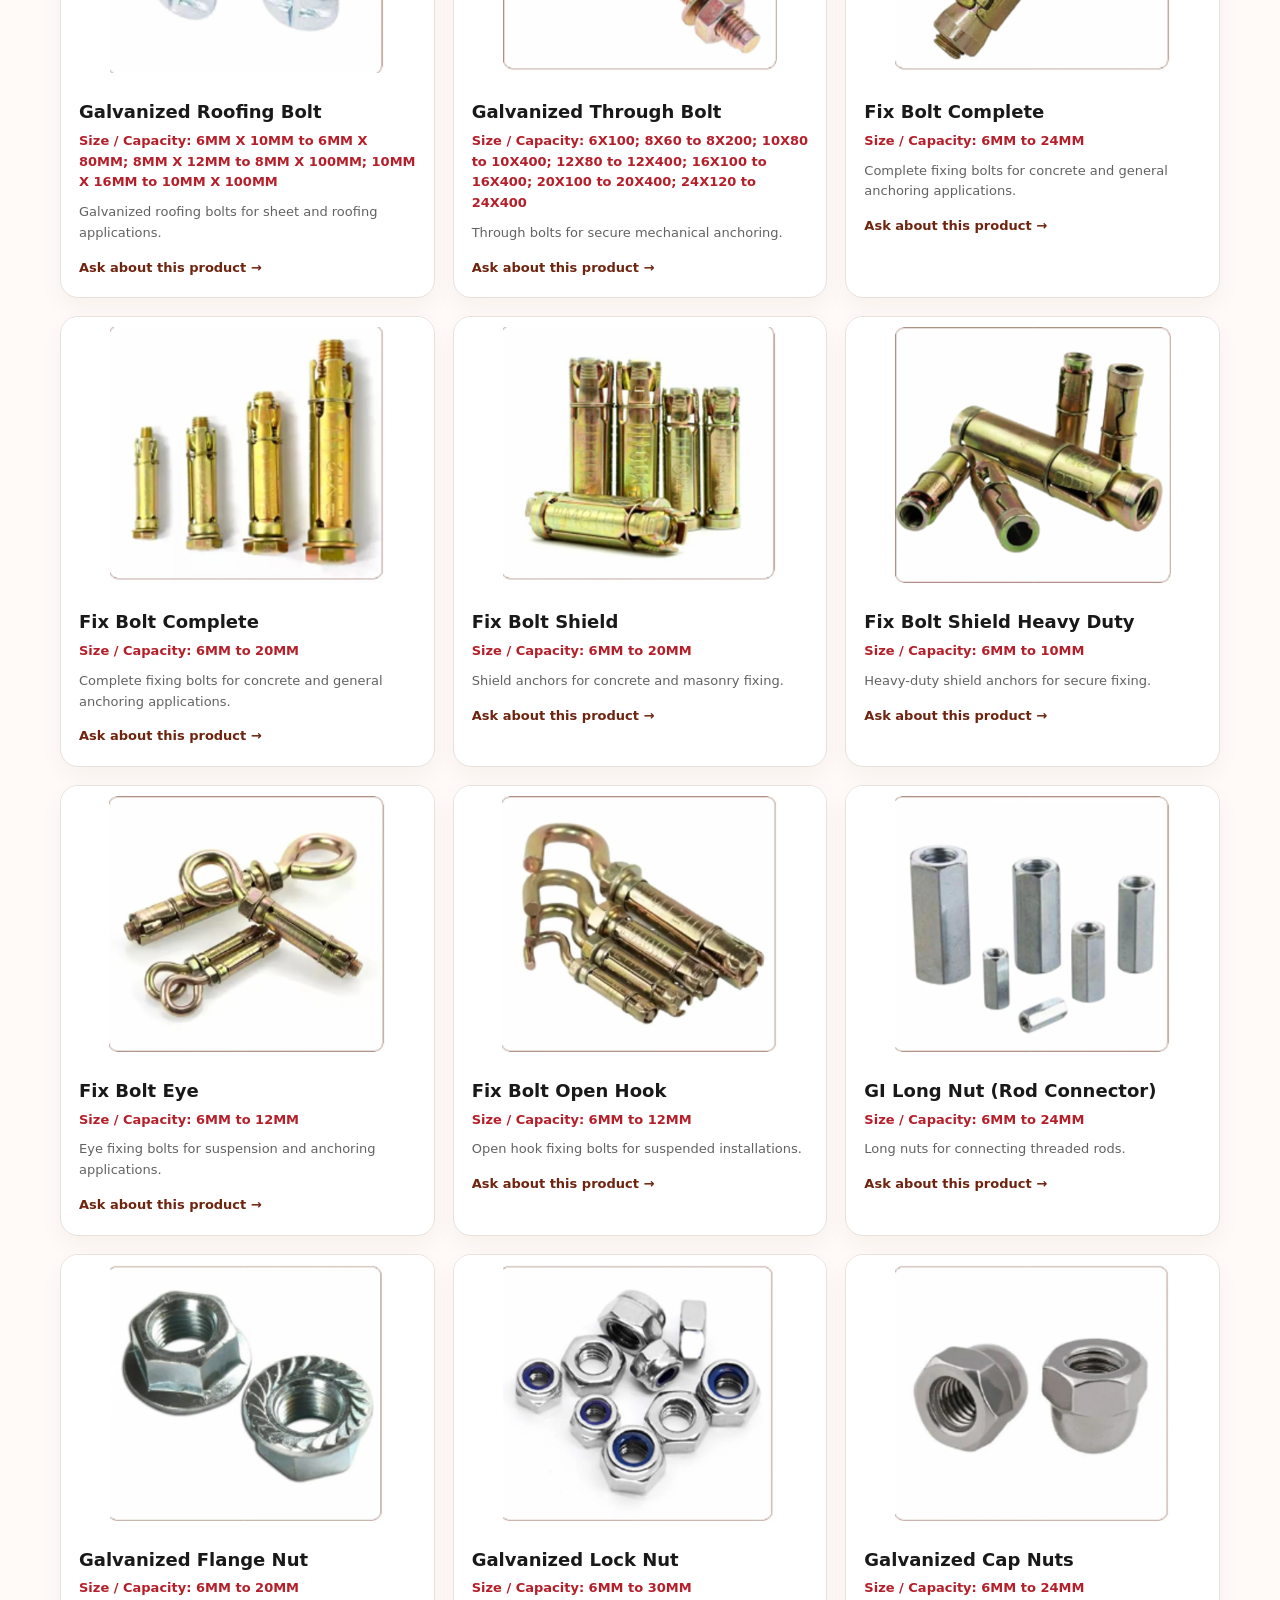
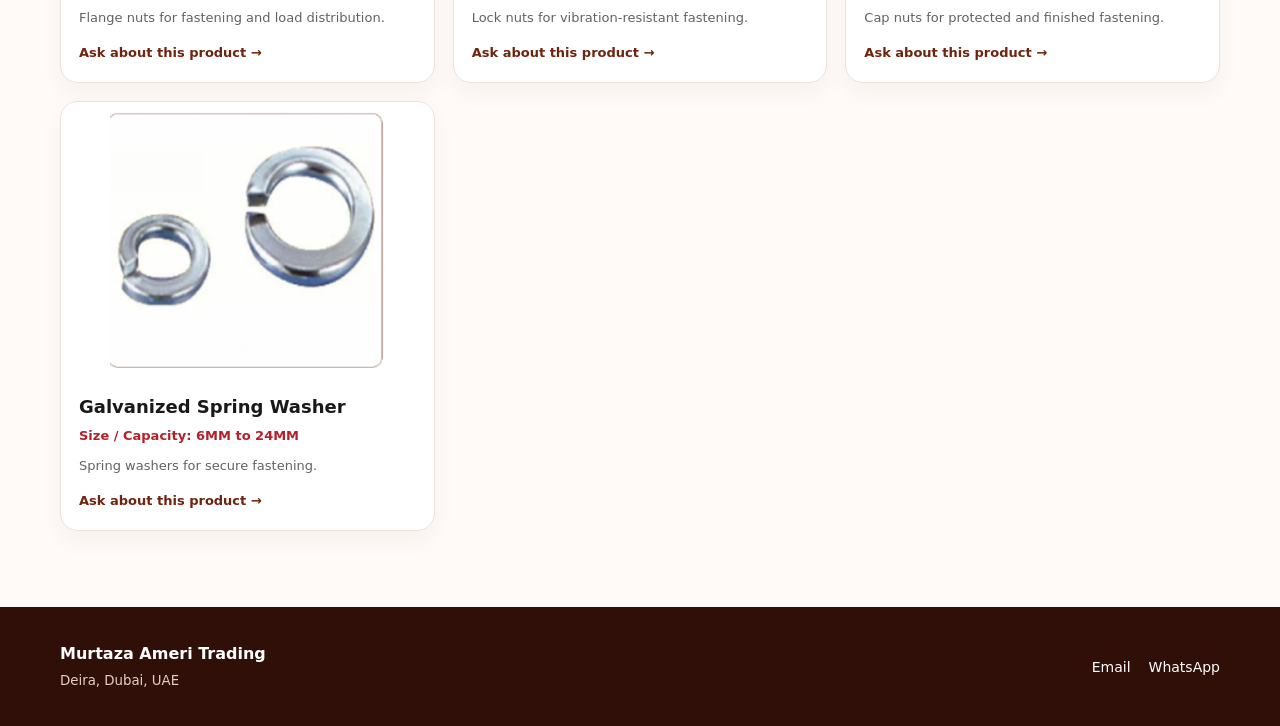
==== commit 9d1decce: "Add files via upload" ====
--- a/fasteners.html
+++ b/fasteners.html
@@ -6,13 +6,13 @@
   <meta charset="utf-8">
   <meta name="viewport" content="width=device-width, initial-scale=1">
   <title>Fasteners & Anchoring Tools | MAT</title>
-  <meta name="description" content="Galvanized fasteners, threaded rods, anchors, clamps, nuts, washers, bolts and fixing hardware for HVAC, mechanical and construction applications.">
+  <meta name="description" content="Galvanized fasteners, threaded rods, anchors, clamps, nuts, washers, bolts and fixing hardware for HVAC, mechanical and construction applications supplier in Dubai Sharjah Ajman UAE.">
   <meta name="robots" content="index,follow">
   <link rel="canonical" href="https://www.murtazaameritrading.com/fasteners.html">
   <link rel="icon" href="assets/logo.svg" type="image/svg+xml">
   <link rel="stylesheet" href="assets/style.css">
   <meta property="og:title" content="Fasteners & Anchoring Tools | MAT">
-  <meta property="og:description" content="Galvanized fasteners, threaded rods, anchors, clamps, nuts, washers, bolts and fixing hardware for HVAC, mechanical and construction applications.">
+  <meta property="og:description" content="Galvanized fasteners, threaded rods, anchors, clamps, nuts, washers, bolts and fixing hardware for HVAC, mechanical and construction applications supplier in Dubai Sharjah Ajman UAE.">
   <meta property="og:type" content="website">
   <meta property="og:url" content="https://www.murtazaameritrading.com/fasteners.html">
 </head>
@@ -59,6 +59,55 @@
         <p class="filter-note">Product range shown from the supplied MAT catalogue. Sizes and specifications are listed where provided.</p>
 
         <div class="product-grid">
+
+          <article class="product">
+            <div class="product-img">
+              <img loading="lazy" src="assets/products/520screw.png" alt="Galvanized zinc plated machine screws pan head phillips taiwan supplier for HVAC and hardware applications" width="900" height="700">
+            </div>
+            <div class="product-body">
+              <h3>Galvanized Zinc Plated Machine Screws <strong>Made in Taiwan</strong></h3>
+              <div class="size">Size / Capacity: 5 x 20</div>
+              <p class="desc">Galvanized zinc plated pan head phillips machine screws for mechanical, HVAC and general fastening applications.</p>
+              <a class="product-link" href="https://wa.me/971558640852?text=Hello%20MAT%2C%20I%27m%20interested%20in%20your%20products." target="_blank" rel="noopener">Ask about this product →</a>
+            </div>
+          </article>
+
+          <article class="product">
+            <div class="product-img">
+              <img loading="lazy" src="assets/products/520screw.png" alt="Galvanized zinc plated machine screws pan head phillips taiwan supplier for HVAC and hardware applications" width="900" height="700">
+            </div>
+            <div class="product-body">
+              <h3>Galvanized Zinc Plated Machine Screws <strong>Made in Taiwan</strong></h3>
+              <div class="size">Size / Capacity: 5 x 16</div>
+              <p class="desc">Galvanized zinc plated pan head phillips machine screws for mechanical, HVAC and general fastening applications.</p>
+              <a class="product-link" href="https://wa.me/971558640852?text=Hello%20MAT%2C%20I%27m%20interested%20in%20your%20products." target="_blank" rel="noopener">Ask about this product →</a>
+            </div>
+          </article>
+
+          <article class="product">
+            <div class="product-img">
+              <img loading="lazy" src="assets/products/103screw.png" alt="Galvanized zinc plated self tapping screws pan head phillips taiwan supplier for HVAC and hardware applications" width="900" height="700">
+            </div>
+            <div class="product-body">
+              <h3>Galvanized Zinc Plated Self Tapping Screws <strong>Made in Taiwan</strong></h3>
+              <div class="size">Size / Capacity: 10 x 3</div>
+              <p class="desc">Galvanized zinc plated self tapping screws for mechanical, HVAC and general fastening applications.</p>
+              <a class="product-link" href="https://wa.me/971558640852?text=Hello%20MAT%2C%20I%27m%20interested%20in%20your%20products." target="_blank" rel="noopener">Ask about this product →</a>
+            </div>
+          </article>
+
+          <article class="product">
+            <div class="product-img">
+              <img loading="lazy" src="assets/products/1012screw.png" alt="Galvanized zinc plated self tapping screws pan head phillips taiwan supplier for HVAC and hardware applications" width="900" height="700">
+            </div>
+            <div class="product-body">
+              <h3>Galvanized Zinc Plated Self Tapping Screws <strong>Made in Taiwan</strong></h3>
+              <div class="size">Size / Capacity: 10 x 1/2</div>
+              <p class="desc">Galvanized zinc plated self tapping screws for mechanical, HVAC and general fastening applications.</p>
+              <a class="product-link" href="https://wa.me/971558640852?text=Hello%20MAT%2C%20I%27m%20interested%20in%20your%20products." target="_blank" rel="noopener">Ask about this product →</a>
+            </div>
+          </article>
+
           <article class="product">
             <div class="product-img">
               <img loading="lazy" src="assets/products/galvanized-threaded-rods.webp" alt="Galvanized Threaded Rods for HVAC and hardware applications" width="900" height="700">
--- a/assets/style.css
+++ b/assets/style.css
@@ -1,13 +1,704 @@
-
-:root{--brown:#6e240f;--brown2:#4d190d;--gold:#ffb347;--red:#b51f2a;--navy:#183a67;--ink:#191919;--muted:#626262;--line:#e8e1dc;--bg:#fffaf7;--white:#fff;--shadow:0 16px 40px rgba(58,24,14,.09)}
-*{box-sizing:border-box}html{scroll-behavior:smooth}body{margin:0;font-family:Inter,ui-sans-serif,system-ui,-apple-system,BlinkMacSystemFont,"Segoe UI",sans-serif;color:var(--ink);background:var(--bg);line-height:1.6}a{color:inherit;text-decoration:none}img{max-width:100%;display:block}.container{width:min(1160px,92%);margin:auto}
-.header{position:sticky;top:0;z-index:50;background:rgba(255,255,255,.96);backdrop-filter:blur(14px);border-bottom:1px solid var(--line)}.nav{height:78px;display:flex;align-items:center;justify-content:space-between;gap:24px}.brand{display:flex;align-items:center;gap:12px}.brand img{width:120px;height:auto}.brand span{font-weight:800;letter-spacing:.02em;color:var(--brown)}.menu{display:flex;gap:24px;align-items:center;font-size:14px;font-weight:700}.menu a{color:#333}.menu a:hover,.menu a.active{color:var(--red)}.nav-wa{display:inline-flex;align-items:center;gap:8px;background:#25D366;color:#fff;padding:10px 15px;border-radius:999px}.hamb{display:none;background:none;border:0;font-size:26px}
-.hero{position:relative;overflow:hidden;padding:88px 0 76px;background:linear-gradient(135deg,#fff 0%,#fff9f4 55%,#f5e9e1 100%)}.hero:after{content:"";position:absolute;width:420px;height:420px;right:-130px;top:-170px;border-radius:50%;background:rgba(110,36,15,.08)}.eyebrow{display:inline-flex;align-items:center;gap:8px;color:var(--red);font-weight:900;text-transform:uppercase;letter-spacing:.12em;font-size:12px}.eyebrow:before{content:"";width:28px;height:3px;background:var(--gold)}h1{font-size:clamp(42px,6vw,76px);line-height:1.02;letter-spacing:-.045em;margin:18px 0 20px;max-width:850px}h1 span{color:var(--brown)}.hero p{font-size:19px;color:var(--muted);max-width:720px;margin:0}.hero-actions{display:flex;gap:12px;margin-top:30px;flex-wrap:wrap}.pill{padding:13px 18px;border-radius:999px;border:1px solid #d8c9c0;font-weight:800;background:#fff}.pill.primary{background:var(--brown);color:#fff;border-color:var(--brown)}
-.section{padding:76px 0}.section-head{display:flex;justify-content:space-between;align-items:end;gap:20px;margin-bottom:28px}.section-head h2{margin:0;font-size:clamp(30px,4vw,48px);line-height:1.08;letter-spacing:-.035em}.section-head p{margin:0;color:var(--muted);max-width:620px}.category-grid{display:grid;grid-template-columns:repeat(4,1fr);gap:18px}.cat{padding:24px;border-radius:22px;background:#fff;border:1px solid var(--line);box-shadow:var(--shadow);min-height:210px;display:flex;flex-direction:column;justify-content:space-between}.cat.featured{background:var(--brown);color:#fff;border-color:var(--brown)}.cat .tag{font-size:11px;text-transform:uppercase;letter-spacing:.12em;font-weight:900;opacity:.72}.cat h3{font-size:22px;margin:20px 0 8px;line-height:1.15}.cat p{font-size:14px;color:var(--muted);margin:0}.cat.featured p{color:#f7e8df}.arrow{font-size:20px;font-weight:900}
-.feature{background:var(--brown);color:#fff;padding:64px 0}.feature-grid{display:grid;grid-template-columns:1.05fr 1fr;gap:50px;align-items:center}.feature h2{font-size:clamp(34px,4vw,56px);line-height:1.05;margin:0 0 18px}.feature p{color:#f2dfd6}.feature-list{display:grid;grid-template-columns:1fr 1fr;gap:10px 18px;margin:28px 0 0;padding:0;list-style:none}.feature-list li:before{content:"✓";color:var(--gold);font-weight:900;margin-right:10px}.visual{border-radius:28px;overflow:hidden;border:1px solid rgba(255,255,255,.16);box-shadow:0 30px 70px rgba(0,0,0,.2)}.visual img{width:100%;height:420px;object-fit:cover}
-.product-grid{display:grid;grid-template-columns:repeat(3,1fr);gap:18px}.product{background:#fff;border:1px solid var(--line);border-radius:18px;overflow:hidden;transition:.2s ease;box-shadow:0 10px 25px rgba(58,24,14,.04)}.product:hover{transform:translateY(-4px);box-shadow:var(--shadow)}.product-img{aspect-ratio:1.35;background:#fff;display:flex;align-items:center;justify-content:center;padding:10px}.product-img img{width:100%;height:100%;object-fit:contain}.product-body{padding:18px}.product h3{margin:0 0 8px;font-size:18px;line-height:1.2}.size{font-size:13px;color:var(--red);font-weight:800}.desc{font-size:13px;color:var(--muted);margin:9px 0 0}.product-link{display:inline-flex;margin-top:14px;font-size:13px;font-weight:900;color:var(--brown)}
-.page-hero{padding:72px 0 45px;background:linear-gradient(135deg,#fff,#f6eae3)}.page-hero h1{font-size:clamp(38px,5vw,64px);max-width:800px}.page-hero p{max-width:760px;color:var(--muted);font-size:17px}.crumb{font-size:12px;color:var(--muted);font-weight:800;text-transform:uppercase;letter-spacing:.08em;margin-bottom:14px}.filter-note{margin:0 0 24px;color:var(--muted);font-size:14px}
-.contact{padding:74px 0}.contact-box{background:#fff;border:1px solid var(--line);border-radius:28px;padding:42px;display:grid;grid-template-columns:1.2fr .8fr;gap:35px;box-shadow:var(--shadow)}.contact-box h2{font-size:42px;line-height:1.05;margin:0 0 12px}.contact-box p{color:var(--muted)}.contact-links{display:grid;gap:12px}.contact-link{padding:16px 18px;border:1px solid var(--line);border-radius:15px;font-weight:800}.contact-link.wa{background:#25D366;color:#fff;border-color:#25D366}
-.footer{background:#2f0f08;color:#fff;padding:34px 0}.footer-row{display:flex;justify-content:space-between;gap:20px;align-items:center}.footer small{color:#e7cfc5}.footer-links{display:flex;gap:18px;font-size:14px}.float-wa{position:fixed;right:22px;bottom:22px;z-index:100;width:58px;height:58px;border-radius:50%;background:#25D366;color:#fff;display:grid;place-items:center;box-shadow:0 12px 30px rgba(0,0,0,.2)}.float-wa svg{width:31px;height:31px;fill:currentColor}
-@media(max-width:900px){.category-grid{grid-template-columns:repeat(2,1fr)}.product-grid{grid-template-columns:repeat(2,1fr)}.feature-grid,.contact-box{grid-template-columns:1fr}.menu{display:none}.hamb{display:block}.nav.open .menu{display:flex;position:absolute;top:78px;left:0;right:0;background:#fff;padding:18px 4%;border-bottom:1px solid var(--line);flex-direction:column;align-items:flex-start}.nav-wa{display:none}.brand span{display:none}}
-@media(max-width:560px){.hero{padding:64px 0}.section{padding:56px 0}.category-grid,.product-grid{grid-template-columns:1fr}.feature-list{grid-template-columns:1fr}.footer-row{flex-direction:column;align-items:flex-start}.contact-box{padding:26px}.contact-box h2{font-size:34px}.brand img{width:105px}.float-wa{right:16px;bottom:16px}}
+:root {
+  --brown: #6e240f;
+  --brown2: #4d190d;
+  --gold: #ffb347;
+  --red: #b51f2a;
+  --navy: #183a67;
+  --ink: #191919;
+  --muted: #626262;
+  --line: #e8e1dc;
+  --bg: #fffaf7;
+  --white: #fff;
+  --shadow: 0 16px 40px rgba(58, 24, 14, 0.09);
+}
+
+* {
+  box-sizing: border-box;
+}
+
+html {
+  scroll-behavior: smooth;
+}
+
+body {
+  margin: 0;
+  font-family: Inter, ui-sans-serif, system-ui, -apple-system, BlinkMacSystemFont, "Segoe UI", sans-serif;
+  color: var(--ink);
+  background: var(--bg);
+  line-height: 1.6;
+}
+
+a {
+  color: inherit;
+  text-decoration: none;
+}
+
+img {
+  max-width: 100%;
+  display: block;
+}
+
+.container {
+  width: min(1160px, 92%);
+  margin: auto;
+}
+
+
+/* =========================
+   HEADER & NAVIGATION
+   ========================= */
+
+.header {
+  position: sticky;
+  top: 0;
+  z-index: 50;
+  background: rgba(255, 255, 255, 0.96);
+  backdrop-filter: blur(14px);
+  border-bottom: 1px solid var(--line);
+}
+
+.nav {
+  height: 78px;
+  display: flex;
+  align-items: center;
+  justify-content: space-between;
+  gap: 24px;
+}
+
+.brand {
+  display: flex;
+  align-items: center;
+  gap: 12px;
+}
+
+.brand img {
+  width: 120px;
+  height: auto;
+}
+
+.brand span {
+  font-weight: 800;
+  letter-spacing: 0.02em;
+  color: var(--brown);
+}
+
+.menu {
+  display: flex;
+  gap: 24px;
+  align-items: center;
+  font-size: 14px;
+  font-weight: 700;
+}
+
+.menu a {
+  color: #333;
+}
+
+.menu a:hover,
+.menu a.active {
+  color: var(--red);
+}
+
+.nav-wa {
+  display: inline-flex;
+  align-items: center;
+  gap: 8px;
+  background: #25D366;
+  color: #fff;
+  padding: 10px 15px;
+  border-radius: 999px;
+}
+
+.hamb {
+  display: none;
+  background: none;
+  border: 0;
+  font-size: 26px;
+}
+
+
+/* =========================
+   HERO SECTION
+   ========================= */
+
+.hero {
+  position: relative;
+  overflow: hidden;
+  padding: 88px 0 76px;
+  background: linear-gradient(
+    135deg,
+    #fff 0%,
+    #fff9f4 55%,
+    #f5e9e1 100%
+  );
+}
+
+.hero:after {
+  content: "";
+  position: absolute;
+  width: 420px;
+  height: 420px;
+  right: -130px;
+  top: -170px;
+  border-radius: 50%;
+  background: rgba(110, 36, 15, 0.08);
+}
+
+.eyebrow {
+  display: inline-flex;
+  align-items: center;
+  gap: 8px;
+  color: var(--red);
+  font-weight: 900;
+  text-transform: uppercase;
+  letter-spacing: 0.12em;
+  font-size: 12px;
+}
+
+.eyebrow:before {
+  content: "";
+  width: 28px;
+  height: 3px;
+  background: var(--gold);
+}
+
+h1 {
+  font-size: clamp(42px, 6vw, 76px);
+  line-height: 1.02;
+  letter-spacing: -0.045em;
+  margin: 18px 0 20px;
+  max-width: 850px;
+}
+
+h1 span {
+  color: var(--brown);
+}
+
+.hero p {
+  font-size: 19px;
+  color: var(--muted);
+  max-width: 720px;
+  margin: 0;
+}
+
+.hero-actions {
+  display: flex;
+  gap: 12px;
+  margin-top: 30px;
+  flex-wrap: wrap;
+}
+
+.pill {
+  padding: 13px 18px;
+  border-radius: 999px;
+  border: 1px solid #d8c9c0;
+  font-weight: 800;
+  background: #fff;
+}
+
+.pill.primary {
+  background: var(--brown);
+  color: #fff;
+  border-color: var(--brown);
+}
+
+
+/* =========================
+   GENERAL SECTIONS
+   ========================= */
+
+.section {
+  padding: 76px 0;
+}
+
+.section-head {
+  display: flex;
+  justify-content: space-between;
+  align-items: end;
+  gap: 20px;
+  margin-bottom: 28px;
+}
+
+.section-head h2 {
+  margin: 0;
+  font-size: clamp(30px, 4vw, 48px);
+  line-height: 1.08;
+  letter-spacing: -0.035em;
+}
+
+.section-head p {
+  margin: 0;
+  color: var(--muted);
+  max-width: 620px;
+}
+
+
+/* =========================
+   CATEGORY CARDS
+   ========================= */
+
+.category-grid {
+  display: grid;
+  grid-template-columns: repeat(4, 1fr);
+  gap: 18px;
+}
+
+.cat {
+  padding: 24px;
+  border-radius: 22px;
+  background: #fff;
+  border: 1px solid var(--line);
+  box-shadow: var(--shadow);
+  min-height: 210px;
+  display: flex;
+  flex-direction: column;
+  justify-content: space-between;
+}
+
+.cat.featured {
+  background: var(--brown);
+  color: #fff;
+  border-color: var(--brown);
+}
+
+.cat .tag {
+  font-size: 11px;
+  text-transform: uppercase;
+  letter-spacing: 0.12em;
+  font-weight: 900;
+  opacity: 0.72;
+}
+
+.cat h3 {
+  font-size: 22px;
+  margin: 20px 0 8px;
+  line-height: 1.15;
+}
+
+.cat p {
+  font-size: 14px;
+  color: var(--muted);
+  margin: 0;
+}
+
+.cat.featured p {
+  color: #f7e8df;
+}
+
+.arrow {
+  font-size: 20px;
+  font-weight: 900;
+}
+
+
+/* =========================
+   FEATURE SECTION
+   ========================= */
+
+.feature {
+  background: var(--brown);
+  color: #fff;
+  padding: 64px 0;
+}
+
+.feature-grid {
+  display: grid;
+  grid-template-columns: 1.05fr 1fr;
+  gap: 50px;
+  align-items: center;
+}
+
+.feature h2 {
+  font-size: clamp(34px, 4vw, 56px);
+  line-height: 1.05;
+  margin: 0 0 18px;
+}
+
+.feature p {
+  color: #f2dfd6;
+}
+
+.feature-list {
+  display: grid;
+  grid-template-columns: 1fr 1fr;
+  gap: 10px 18px;
+  margin: 28px 0 0;
+  padding: 0;
+  list-style: none;
+}
+
+.feature-list li:before {
+  content: "✓";
+  color: var(--gold);
+  font-weight: 900;
+  margin-right: 10px;
+}
+
+.visual {
+  border-radius: 28px;
+  overflow: hidden;
+  border: 1px solid rgba(255, 255, 255, 0.16);
+  box-shadow: 0 30px 70px rgba(0, 0, 0, 0.2);
+}
+
+.visual img {
+  width: 100%;
+  height: 420px;
+  object-fit: cover;
+}
+
+
+/* =========================
+   PRODUCT GRID
+   ========================= */
+
+.product-grid {
+  display: grid;
+  grid-template-columns: repeat(3, 1fr);
+  gap: 18px;
+}
+
+.product {
+  background: #fff;
+  border: 1px solid var(--line);
+  border-radius: 18px;
+  overflow: hidden;
+  transition: 0.2s ease;
+  box-shadow: 0 10px 25px rgba(58, 24, 14, 0.04);
+}
+
+.product:hover {
+  transform: translateY(-4px);
+  box-shadow: var(--shadow);
+}
+
+.product-img {
+  aspect-ratio: 1.35;
+  background: #fff;
+  display: flex;
+  align-items: center;
+  justify-content: center;
+  padding: 10px;
+}
+
+.product-img img {
+  width: 100%;
+  height: 100%;
+  object-fit: contain;
+}
+
+.product-body {
+  padding: 18px;
+}
+
+.product h3 {
+  margin: 0 0 8px;
+  font-size: 18px;
+  line-height: 1.2;
+}
+
+.size {
+  font-size: 13px;
+  color: var(--red);
+  font-weight: 800;
+}
+
+.desc {
+  font-size: 13px;
+  color: var(--muted);
+  margin: 9px 0 0;
+}
+
+.product-link {
+  display: inline-flex;
+  margin-top: 14px;
+  font-size: 13px;
+  font-weight: 900;
+  color: var(--brown);
+}
+
+
+/* =========================
+   PAGE HERO
+   ========================= */
+
+.page-hero {
+  padding: 72px 0 45px;
+  background: linear-gradient(135deg, #fff, #f6eae3);
+}
+
+.page-hero h1 {
+  font-size: clamp(38px, 5vw, 64px);
+  max-width: 800px;
+}
+
+.page-hero p {
+  max-width: 760px;
+  color: var(--muted);
+  font-size: 17px;
+}
+
+.crumb {
+  font-size: 12px;
+  color: var(--muted);
+  font-weight: 800;
+  text-transform: uppercase;
+  letter-spacing: 0.08em;
+  margin-bottom: 14px;
+}
+
+.filter-note {
+  margin: 0 0 24px;
+  color: var(--muted);
+  font-size: 14px;
+}
+
+
+/* =========================
+   CONTACT SECTION
+   ========================= */
+
+.contact {
+  padding: 74px 0;
+}
+
+.contact-box {
+  background: #fff;
+  border: 1px solid var(--line);
+  border-radius: 28px;
+  padding: 42px;
+  display: grid;
+  grid-template-columns: 1.2fr 0.8fr;
+  gap: 35px;
+  box-shadow: var(--shadow);
+}
+
+.contact-box h2 {
+  font-size: 42px;
+  line-height: 1.05;
+  margin: 0 0 12px;
+}
+
+.contact-box p {
+  color: var(--muted);
+}
+
+.contact-links {
+  display: grid;
+  gap: 12px;
+}
+
+.contact-link {
+  padding: 16px 18px;
+  border: 1px solid var(--line);
+  border-radius: 15px;
+  font-weight: 800;
+}
+
+.contact-link.wa {
+  background: #25D366;
+  color: #fff;
+  border-color: #25D366;
+}
+
+
+/* =========================
+   FOOTER
+   ========================= */
+
+.footer {
+  background: #2f0f08;
+  color: #fff;
+  padding: 34px 0;
+}
+
+.footer-row {
+  display: flex;
+  justify-content: space-between;
+  gap: 20px;
+  align-items: center;
+}
+
+.footer small {
+  color: #e7cfc5;
+}
+
+.footer-links {
+  display: flex;
+  gap: 18px;
+  font-size: 14px;
+}
+
+.float-wa {
+  position: fixed;
+  right: 22px;
+  bottom: 22px;
+  z-index: 100;
+  width: 58px;
+  height: 58px;
+  border-radius: 50%;
+  background: #25D366;
+  color: #fff;
+  display: grid;
+  place-items: center;
+  box-shadow: 0 12px 30px rgba(0, 0, 0, 0.2);
+}
+
+.float-wa svg {
+  width: 31px;
+  height: 31px;
+  fill: currentColor;
+}
+
+
+/* =========================
+   TABLET / MOBILE
+   ========================= */
+
+@media (max-width: 900px) {
+  .category-grid {
+    grid-template-columns: repeat(2, 1fr);
+  }
+
+  .product-grid {
+    grid-template-columns: repeat(2, 1fr);
+  }
+
+  .feature-grid,
+  .contact-box {
+    grid-template-columns: 1fr;
+  }
+
+  .menu {
+    display: none;
+  }
+
+  .hamb {
+    display: block;
+  }
+
+  .nav.open .menu {
+    display: flex;
+    position: absolute;
+    top: 78px;
+    left: 0;
+    right: 0;
+    background: #fff;
+    padding: 18px 4%;
+    border-bottom: 1px solid var(--line);
+    flex-direction: column;
+    align-items: flex-start;
+  }
+
+  .nav-wa {
+    display: none;
+  }
+
+  .brand span {
+    display: none;
+  }
+}
+
+@media (max-width: 560px) {
+  .hero {
+    padding: 64px 0;
+  }
+
+  .section {
+    padding: 56px 0;
+  }
+
+  .category-grid,
+  .product-grid {
+    grid-template-columns: 1fr;
+  }
+
+  .feature-list {
+    grid-template-columns: 1fr;
+  }
+
+  .footer-row {
+    flex-direction: column;
+    align-items: flex-start;
+  }
+
+  .contact-box {
+    padding: 26px;
+  }
+
+  .contact-box h2 {
+    font-size: 34px;
+  }
+
+  .brand img {
+    width: 105px;
+  }
+
+  .float-wa {
+    right: 16px;
+    bottom: 16px;
+  }
+}
+
+/* =========================
+   Compact Contact Section
+   ========================= */
+
+.contact-box {
+  display: block;
+}
+
+.contact-intro {
+  width: 100%;
+}
+
+.contact-links {
+  display: flex;
+  align-items: center;
+  flex-wrap: wrap;
+  gap: 12px;
+  margin-top: 24px;
+}
+
+.contact-link {
+  display: inline-flex;
+  align-items: center;
+  justify-content: center;
+  gap: 8px;
+  width: auto;
+  min-height: 48px;
+  padding: 0 18px;
+  box-sizing: border-box;
+  text-decoration: none;
+}
+
+.contact-link.wa {
+  width: auto;
+  height: auto;
+  min-height: 48px;
+}
+
+.contact-link.wa svg {
+  width: 20px;
+  height: 20px;
+  flex: 0 0 20px;
+}
+
+.social-links {
+  display: flex;
+  align-items: center;
+  justify-content: flex-start;
+  flex-wrap: wrap;
+  gap: 10px;
+  margin-top: 12px;
+}
+
+.social-link {
+  display: inline-flex;
+  align-items: center;
+  justify-content: center;
+  min-height: 40px;
+  padding: 0 16px;
+  box-sizing: border-box;
+  text-decoration: none;
+}
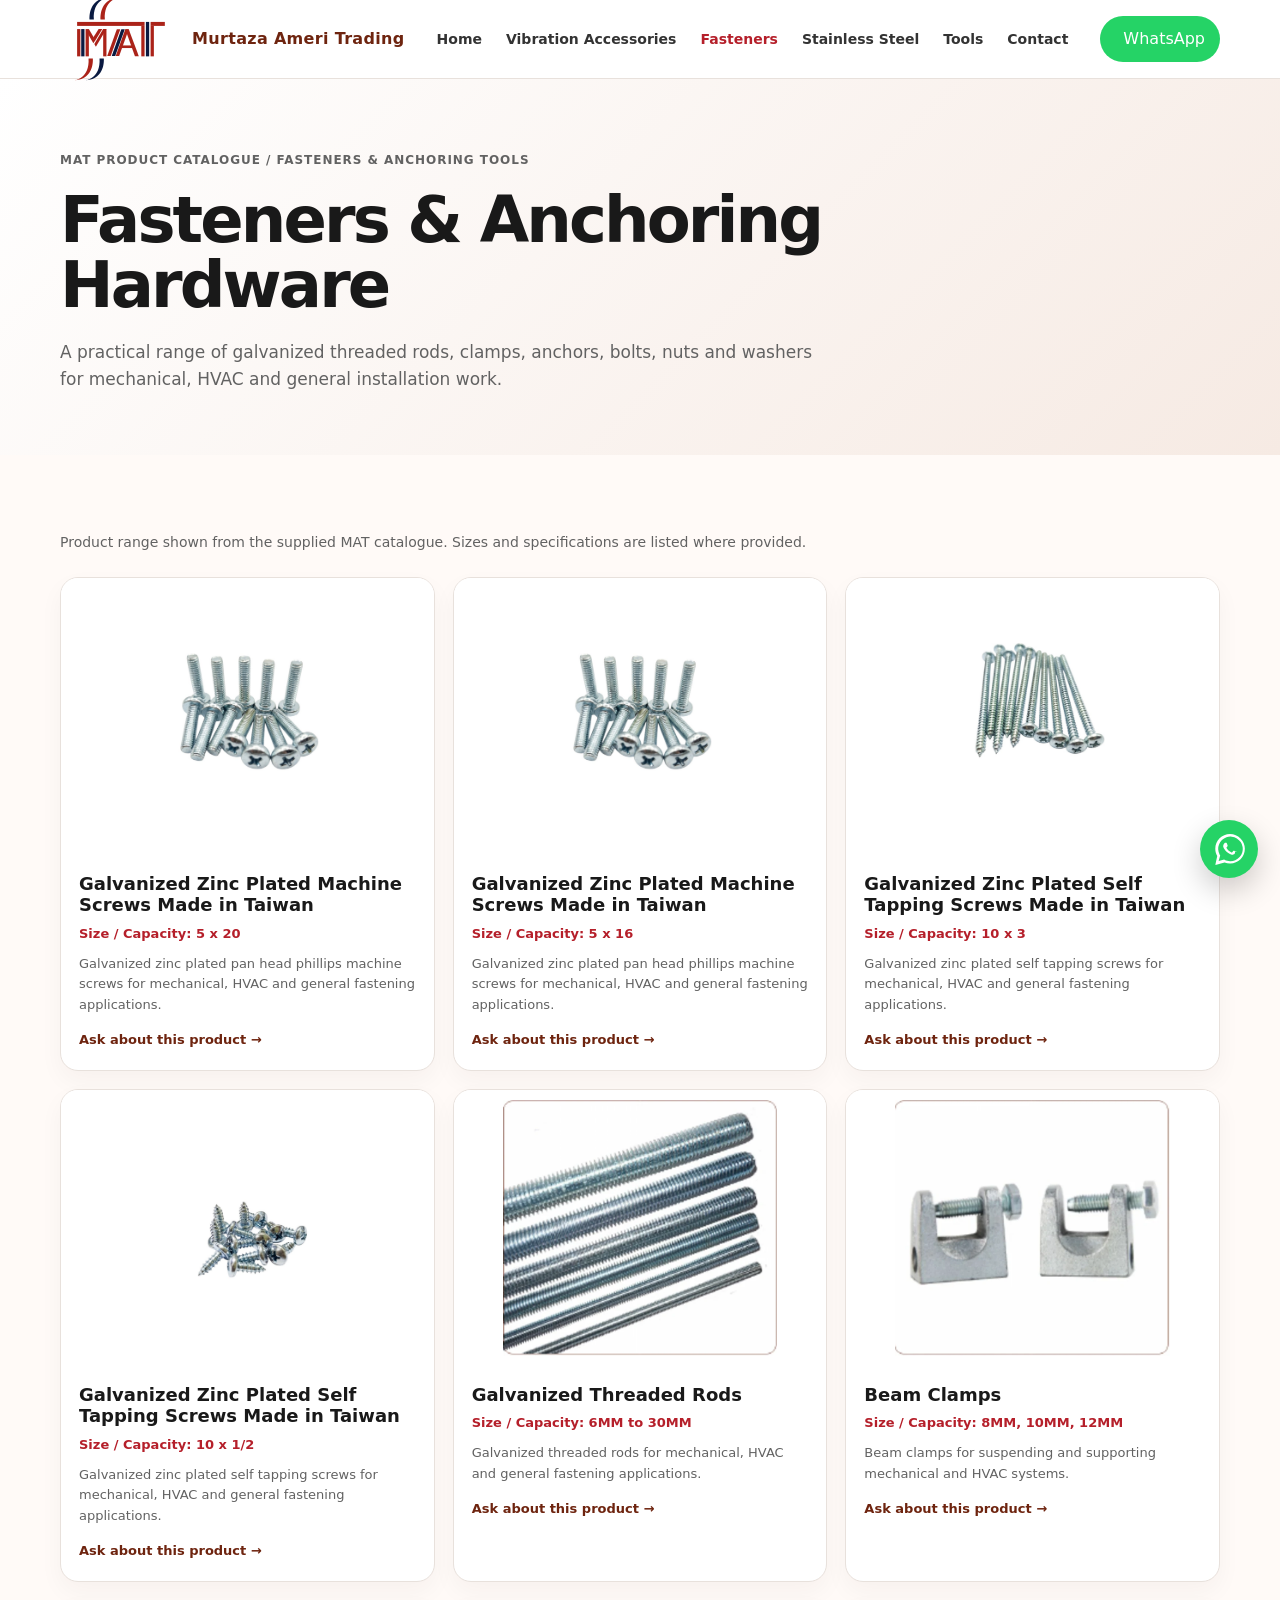
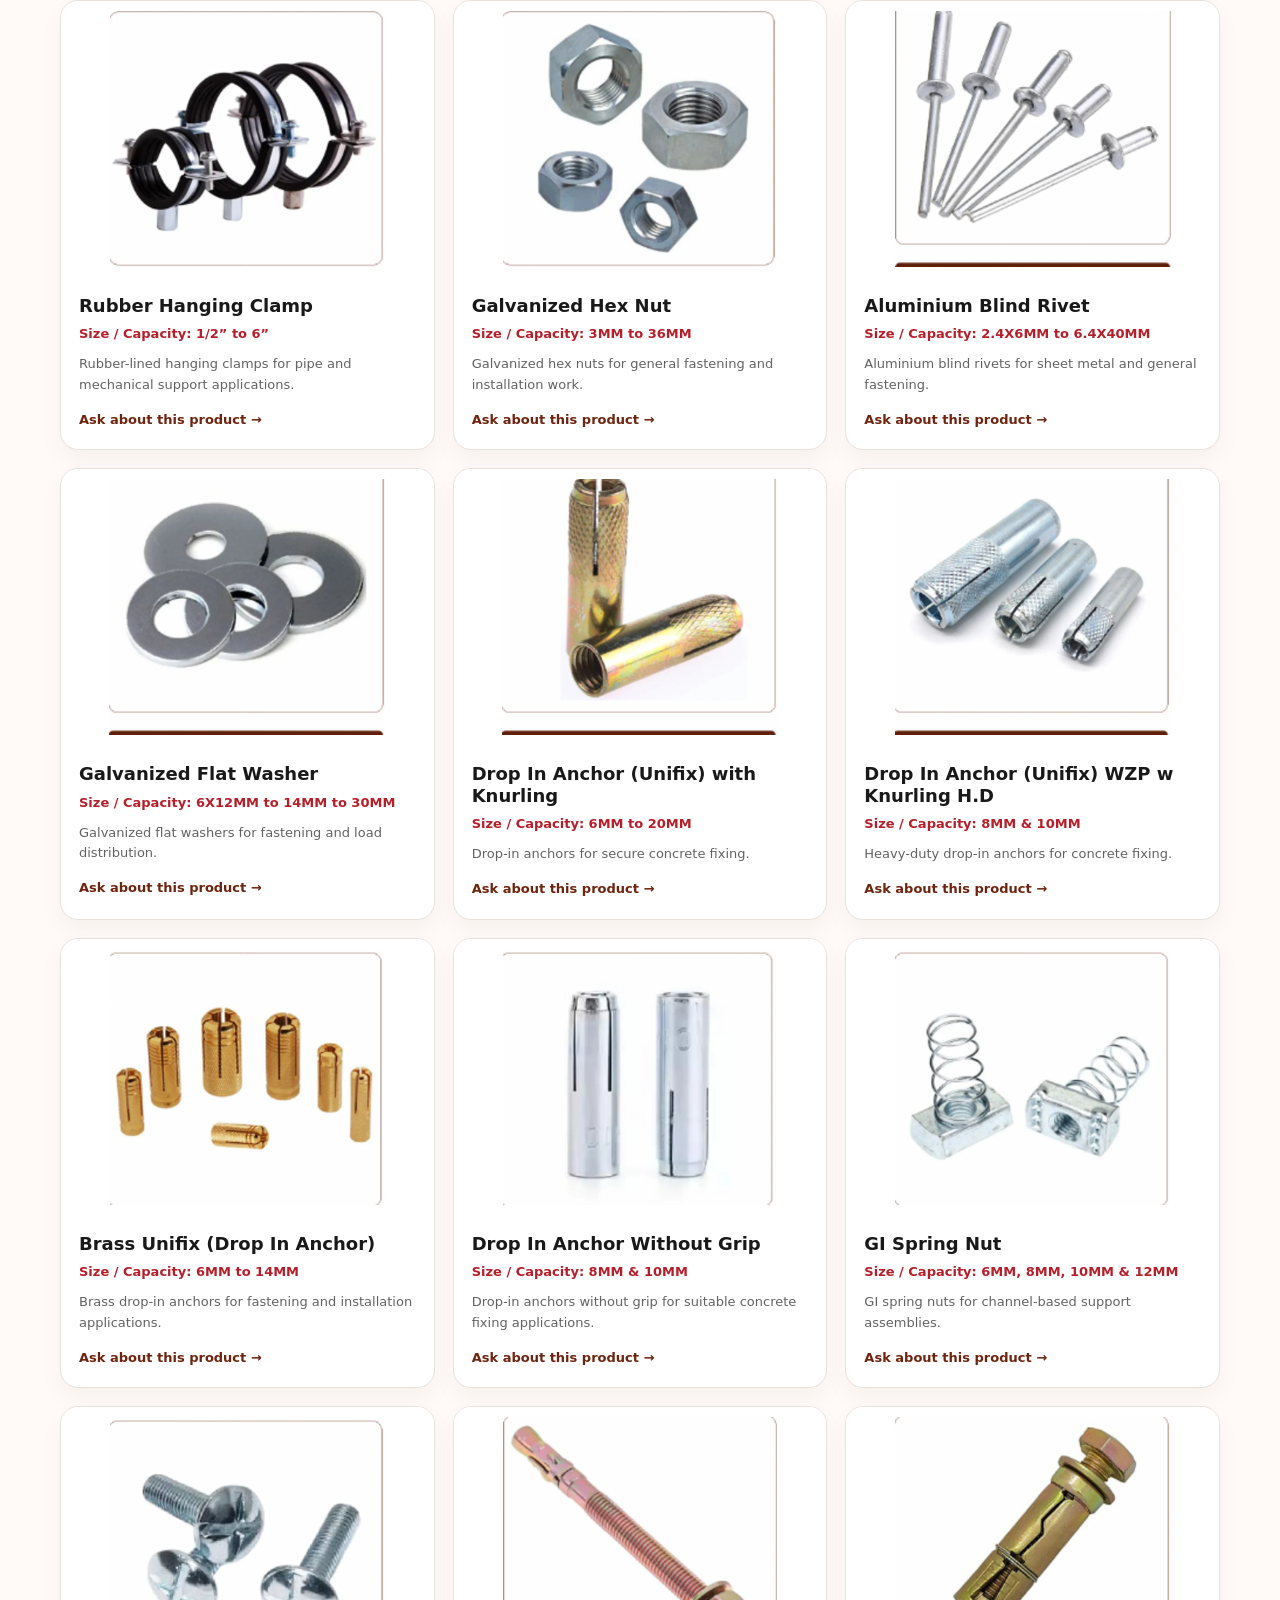
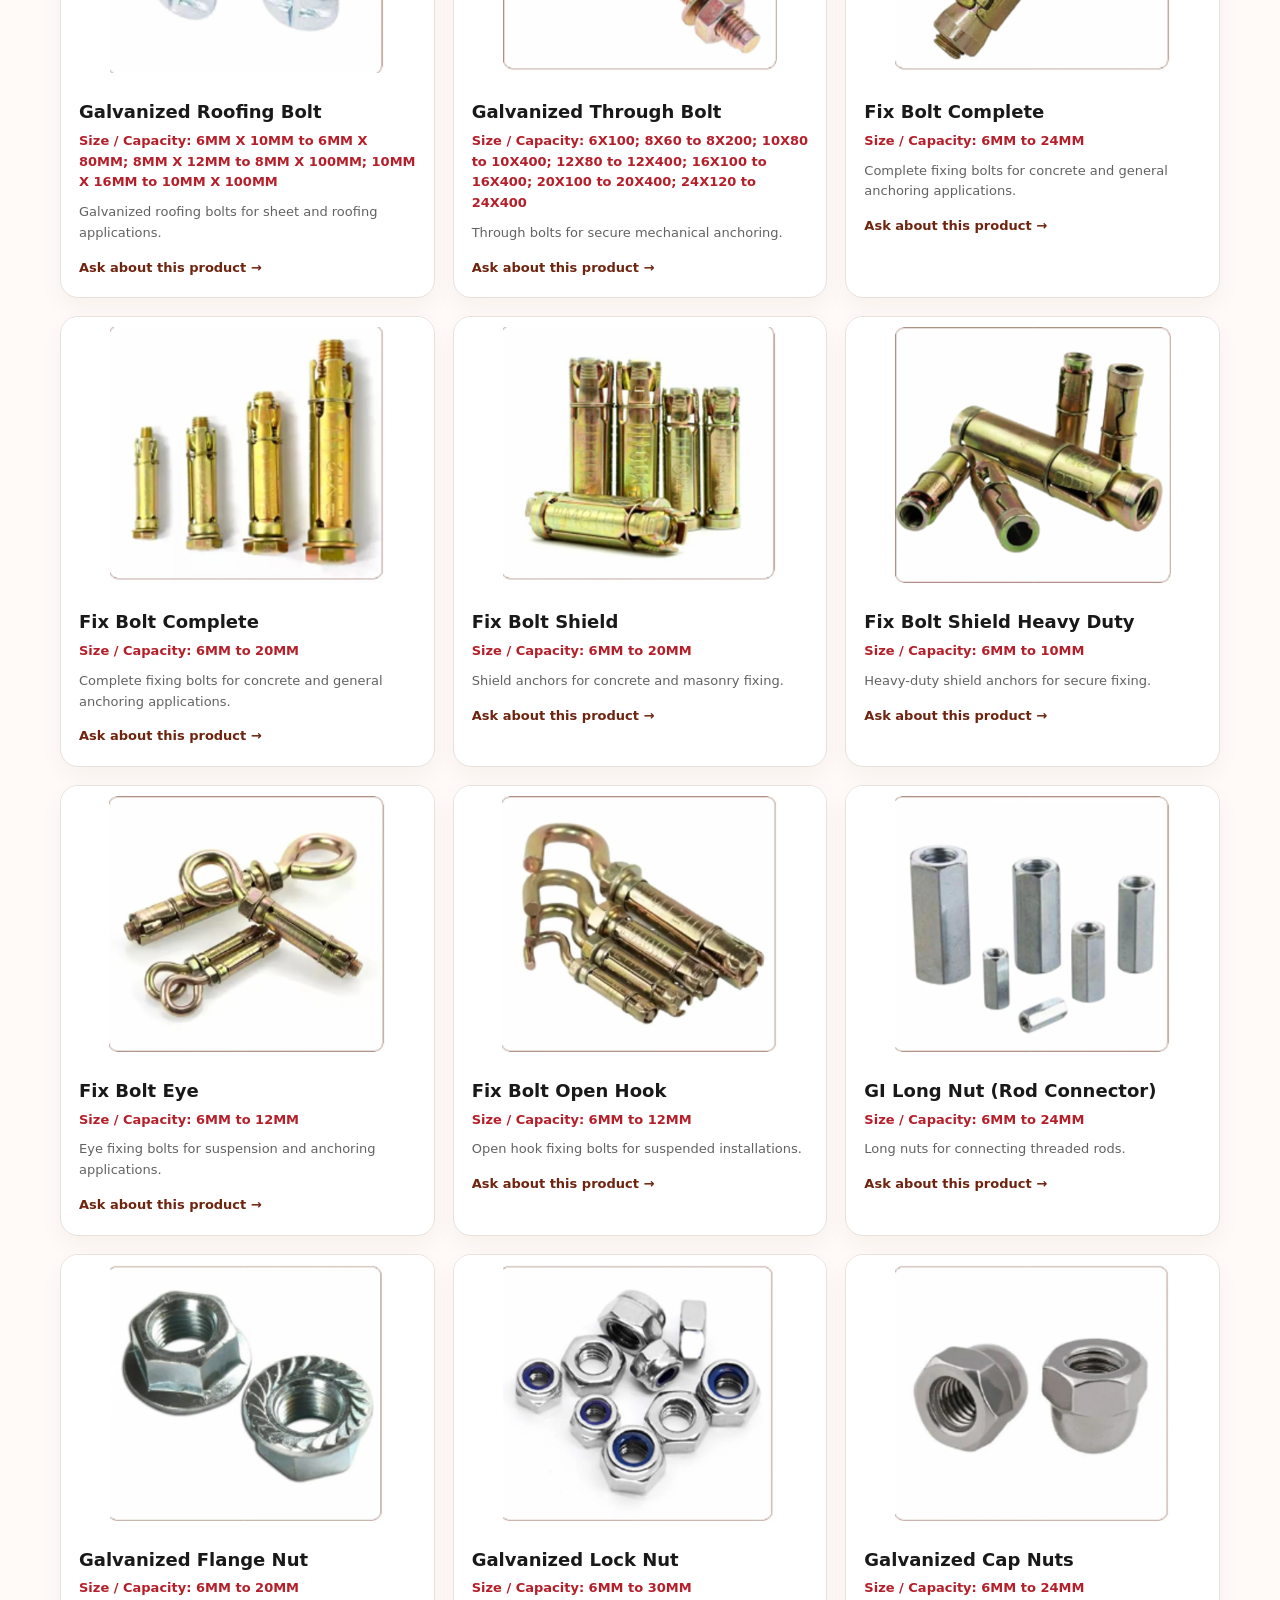
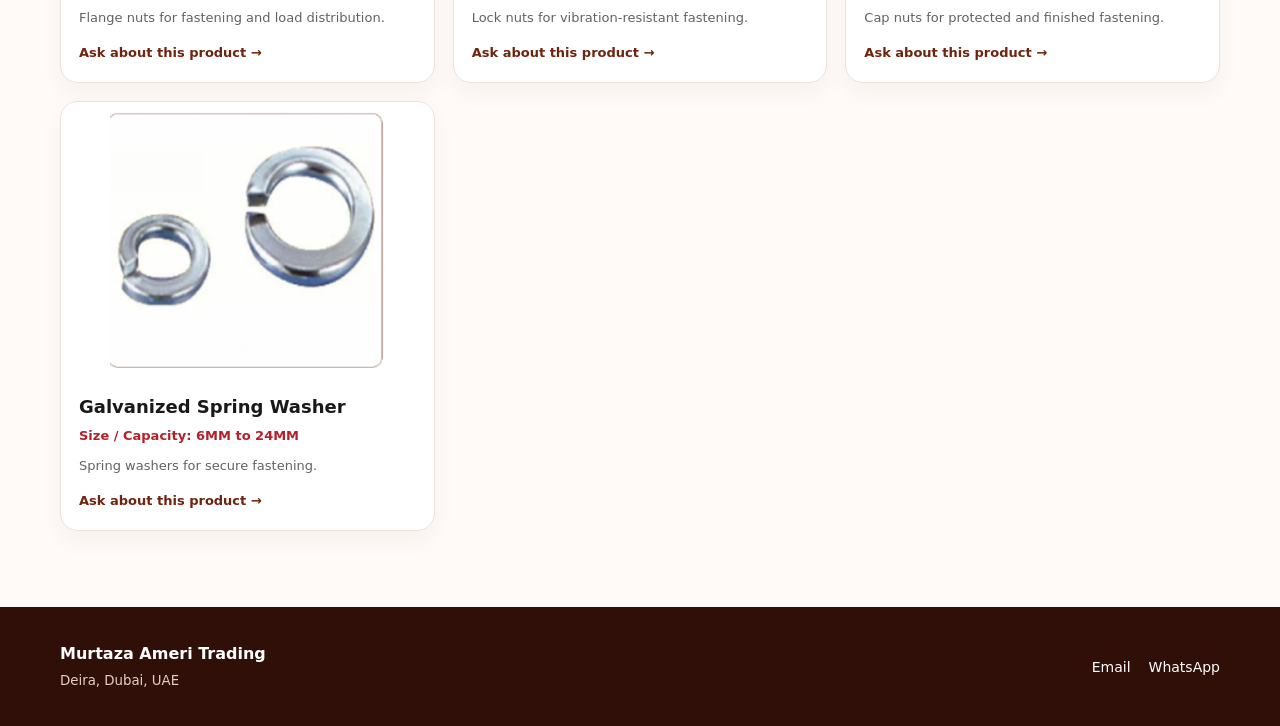
==== commit ccf18f3c: "Add files via upload" ====
--- a/fasteners.html
+++ b/fasteners.html
@@ -62,7 +62,7 @@
 
           <article class="product">
             <div class="product-img">
-              <img loading="lazy" src="assets/products/520screw.png" alt="Galvanized zinc plated machine screws pan head phillips taiwan supplier for HVAC and hardware applications" width="900" height="700">
+              <img loading="lazy" src="assets/products/520screw.jpg" alt="Galvanized zinc plated machine screws pan head phillips taiwan supplier for HVAC and hardware applications" width="900" height="700">
             </div>
             <div class="product-body">
               <h3>Galvanized Zinc Plated Machine Screws <strong>Made in Taiwan</strong></h3>
@@ -74,7 +74,7 @@
 
           <article class="product">
             <div class="product-img">
-              <img loading="lazy" src="assets/products/520screw.png" alt="Galvanized zinc plated machine screws pan head phillips taiwan supplier for HVAC and hardware applications" width="900" height="700">
+              <img loading="lazy" src="assets/products/520screw.jpg" alt="Galvanized zinc plated machine screws pan head phillips taiwan supplier for HVAC and hardware applications" width="900" height="700">
             </div>
             <div class="product-body">
               <h3>Galvanized Zinc Plated Machine Screws <strong>Made in Taiwan</strong></h3>
@@ -86,7 +86,7 @@
 
           <article class="product">
             <div class="product-img">
-              <img loading="lazy" src="assets/products/103screw.png" alt="Galvanized zinc plated self tapping screws pan head phillips taiwan supplier for HVAC and hardware applications" width="900" height="700">
+              <img loading="lazy" src="assets/products/103screw.jpg" alt="Galvanized zinc plated self tapping screws pan head phillips taiwan supplier for HVAC and hardware applications" width="900" height="700">
             </div>
             <div class="product-body">
               <h3>Galvanized Zinc Plated Self Tapping Screws <strong>Made in Taiwan</strong></h3>
@@ -98,7 +98,7 @@
 
           <article class="product">
             <div class="product-img">
-              <img loading="lazy" src="assets/products/1012screw.png" alt="Galvanized zinc plated self tapping screws pan head phillips taiwan supplier for HVAC and hardware applications" width="900" height="700">
+              <img loading="lazy" src="assets/products/1012screw.jpg" alt="Galvanized zinc plated self tapping screws pan head phillips taiwan supplier for HVAC and hardware applications" width="900" height="700">
             </div>
             <div class="product-body">
               <h3>Galvanized Zinc Plated Self Tapping Screws <strong>Made in Taiwan</strong></h3>
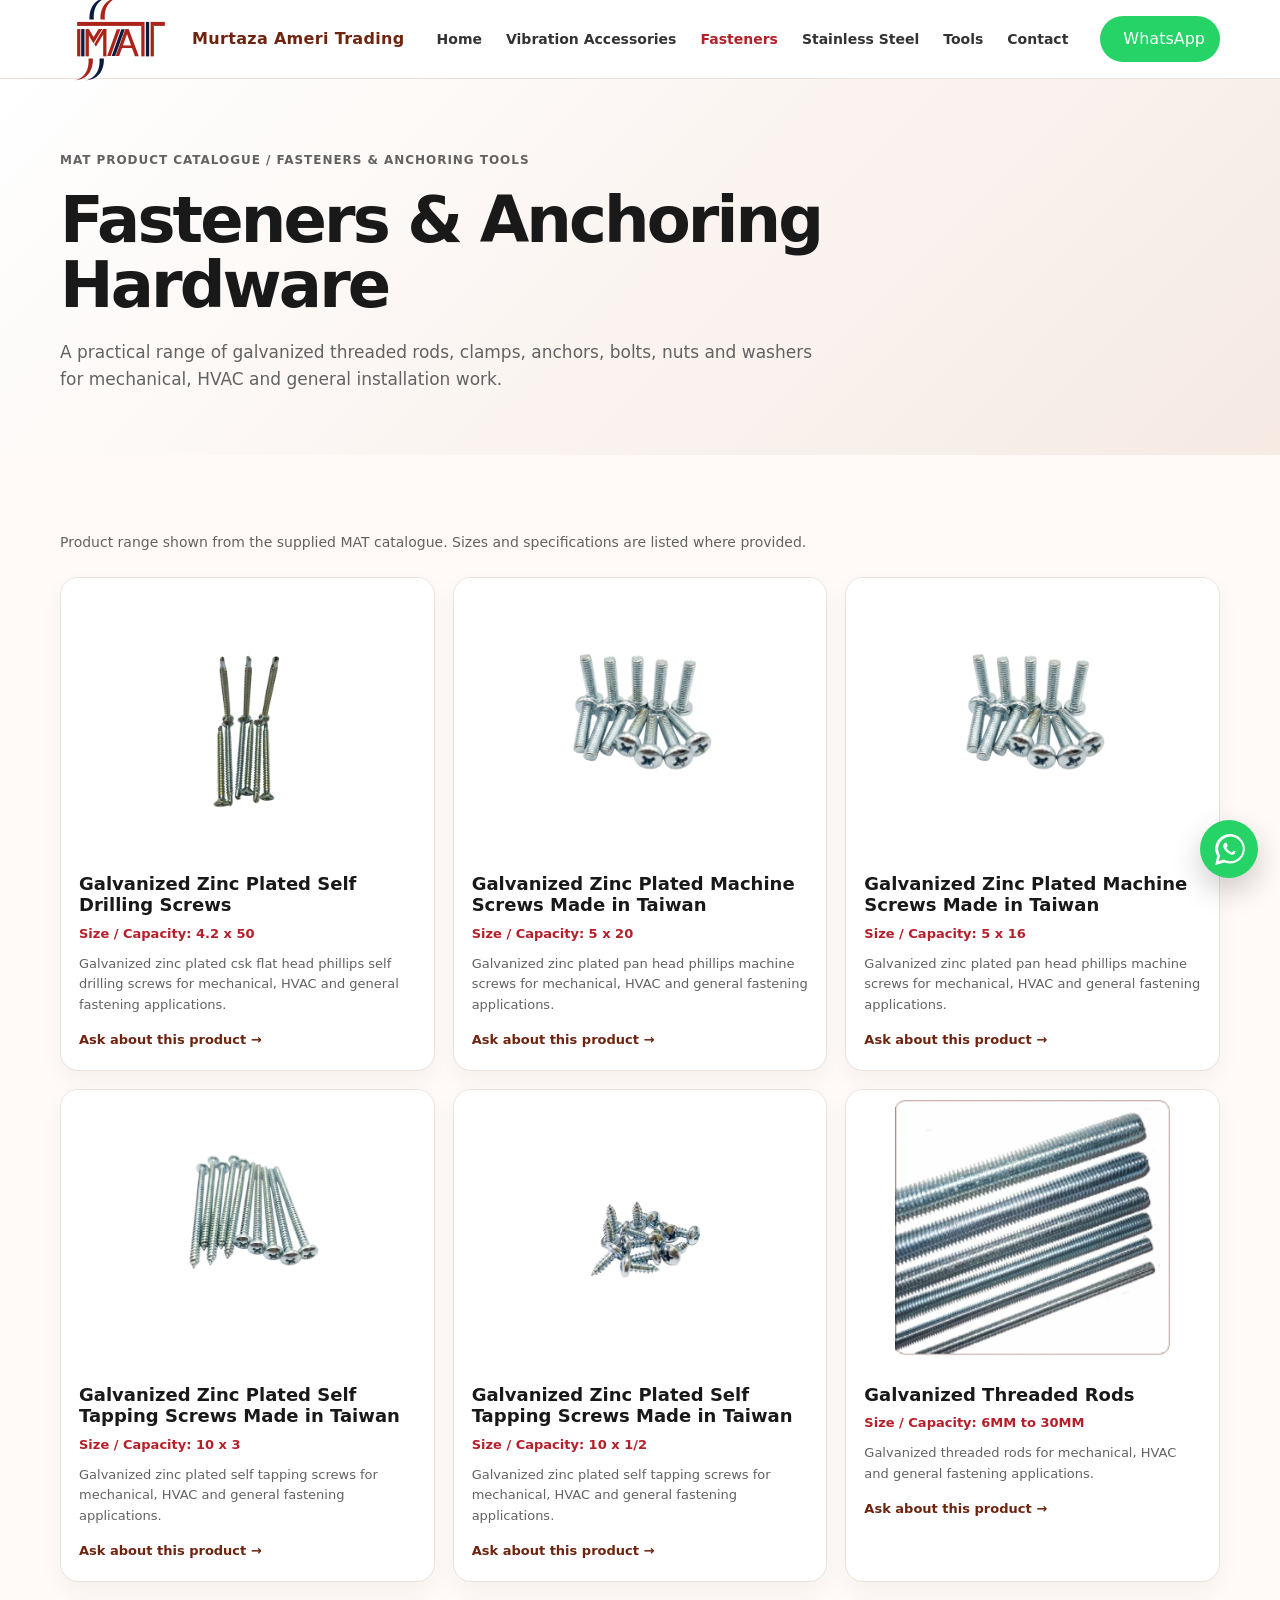
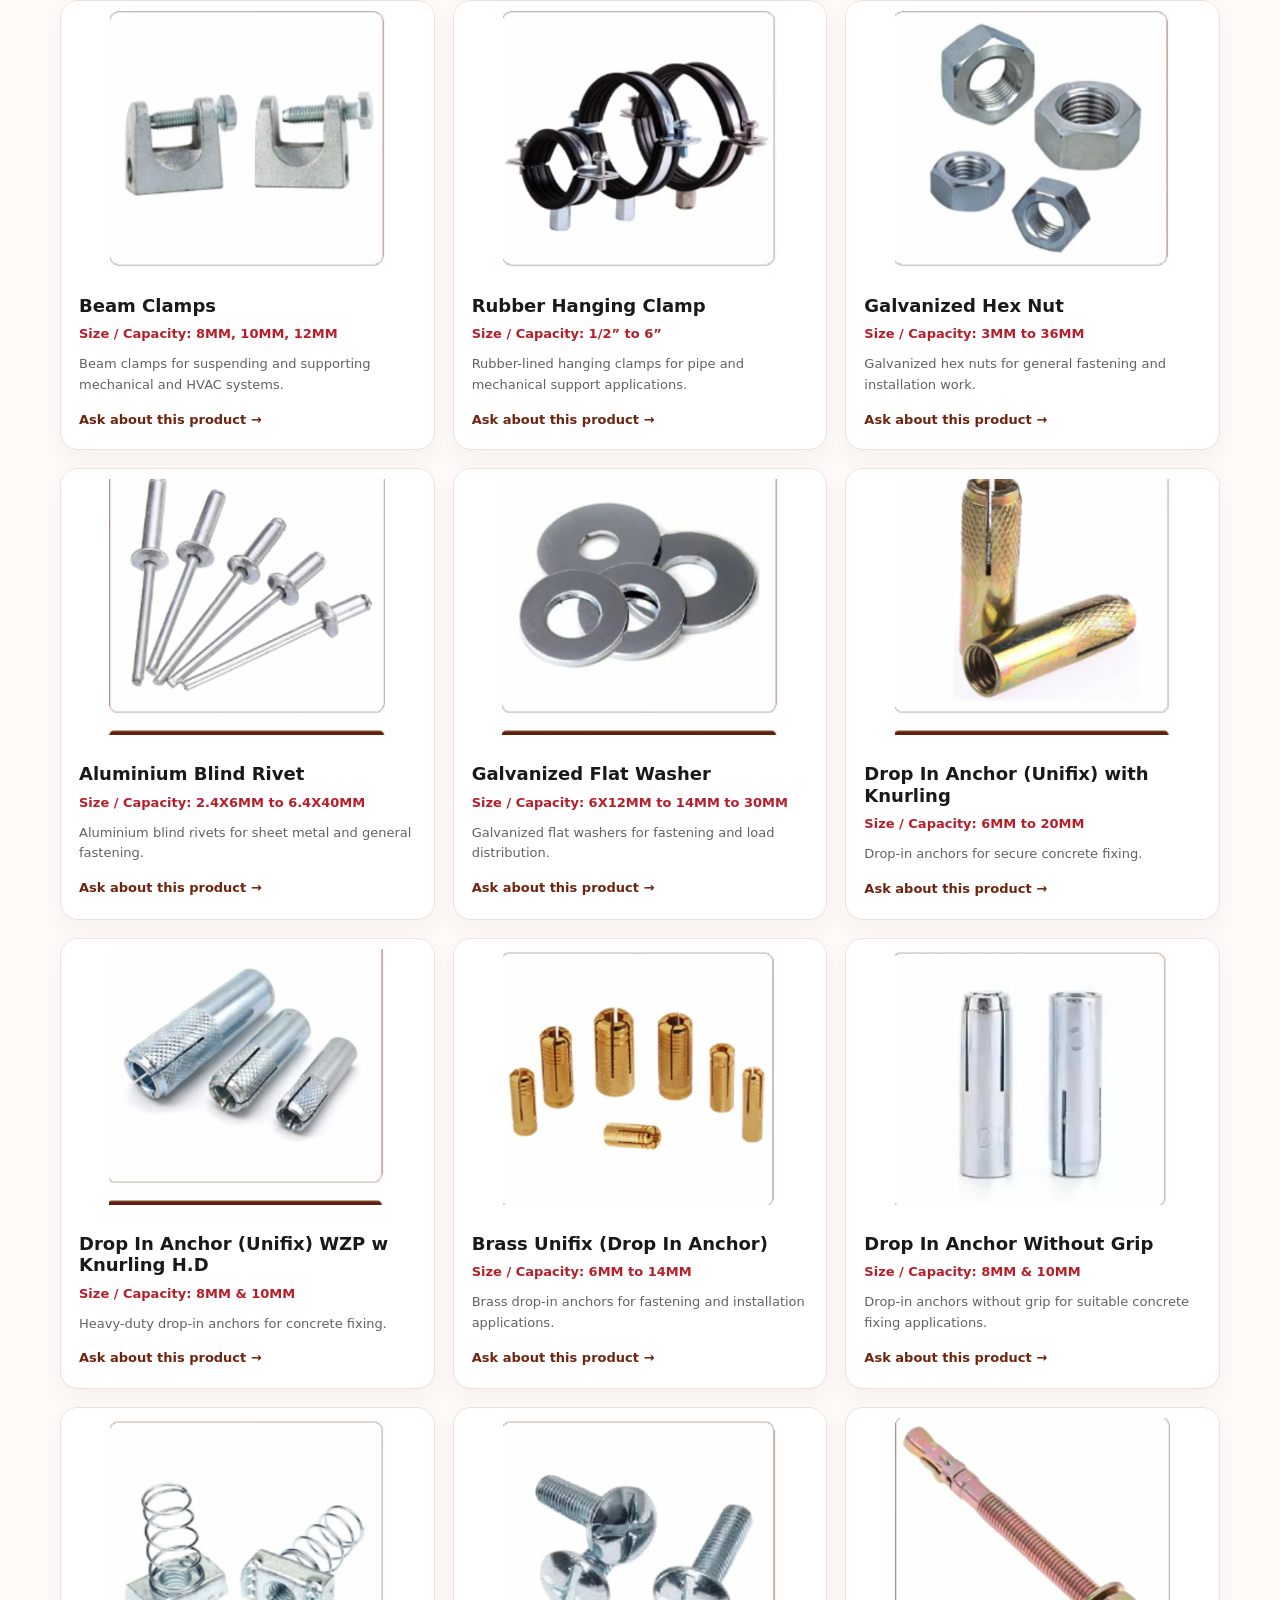
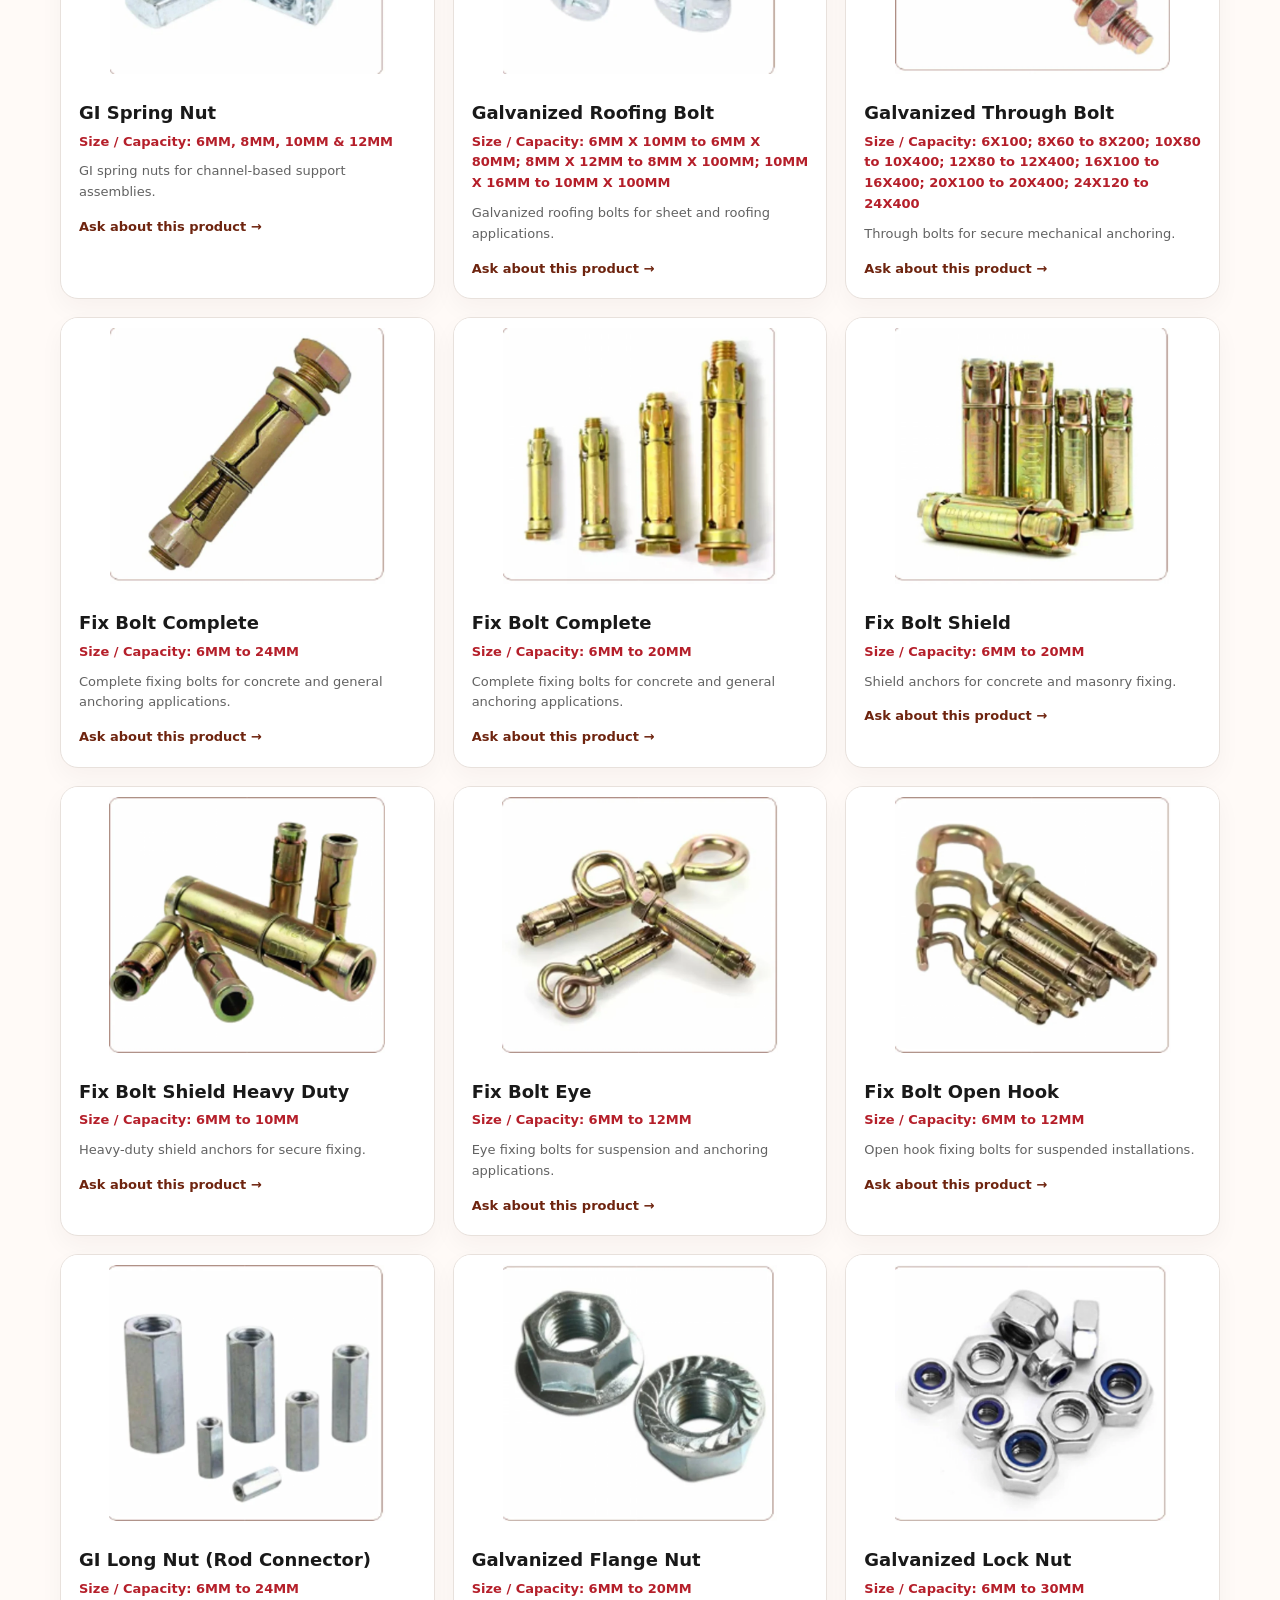
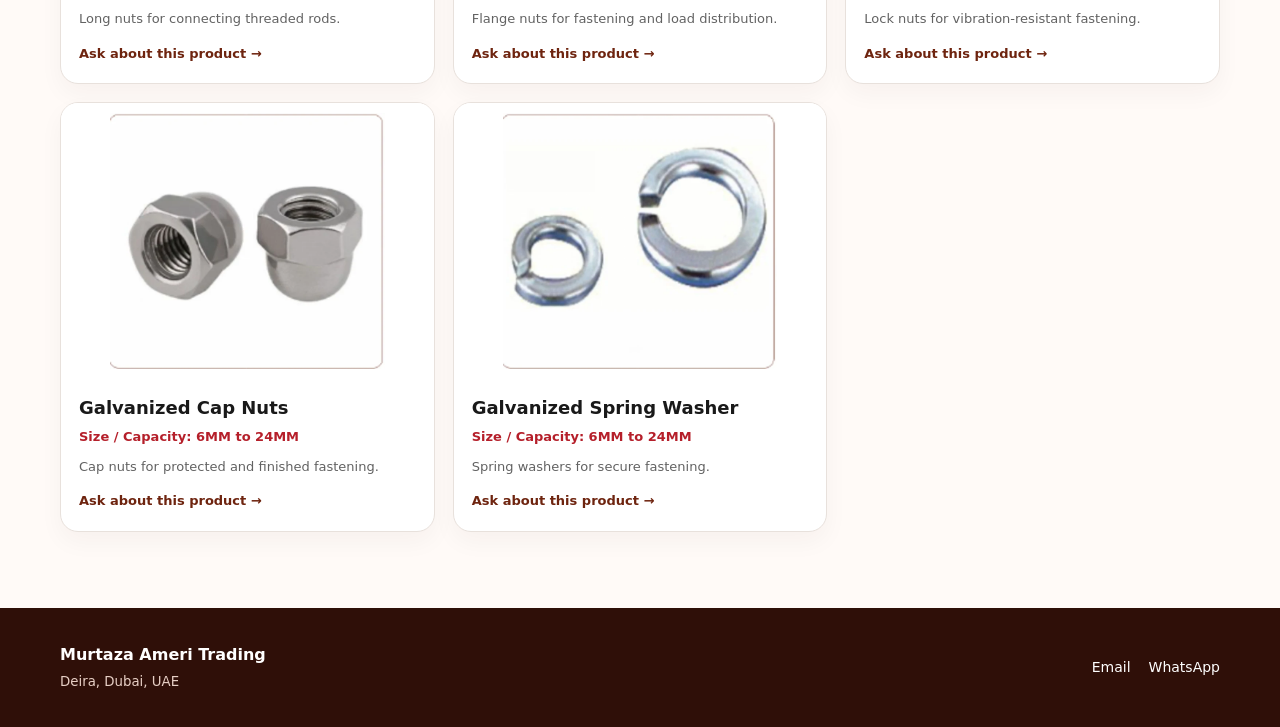
==== commit 1e7e22f6: "Add files via upload" ====
--- a/fasteners.html
+++ b/fasteners.html
@@ -6,13 +6,13 @@
   <meta charset="utf-8">
   <meta name="viewport" content="width=device-width, initial-scale=1">
   <title>Fasteners & Anchoring Tools | MAT</title>
-  <meta name="description" content="Galvanized fasteners, threaded rods, anchors, clamps, nuts, washers, bolts and fixing hardware for HVAC, mechanical and construction applications supplier in Dubai Sharjah Ajman UAE.">
+  <meta name="description" content="All sizes of Galvanized GI gi zinc plated fasteners, 4.2x50, self, drilling, 5x20, 5x16, 10x3, 10x1/2, 6mm, 7mm, 8mm, 9mm, 10mm, 11mm, 12mm, 13mm, 14mm, 15mm, 16mm, 17mm, 18mm, 19mm, 20mm, 21mm, 22mm, 23mm, 24mm. 25mm, 26mm, 27mm, 28mm, 29mm, 30mm, 31mm, 32mm, 33mm, 34mm, 35mm, 36mm, 37mm, 38mm, 39mm, 40mm, 2.4, 3.4, 4.4, 5.4, 6.4, 1/2inch, 1inch, 2inch, 3inch, 4inch, 5inch, 6inch, threaded rods bars, anchors, beam and rubber hanging clamps, hex round nuts, blind rivets aluminium, flat washers, brass, without grip, spring nut, drop in anchor unifix uni fix, roofing, through, fix, complete, shield, heavy duty, best, unbreakable, eye, open hook, long nut rod connector, flange nut, lock nut, cap nuts, spring washer, bolts and fixing hardware for HVAC, mechanical and construction applications supplier in Dubai Sharjah Ajman Abu dhabi, Fujairah, Ras al khaimah, umm al quwain, al ain, hatta, ras al khor, industrial, importer, stock, stockists, hardware, shop, company, strong, durable, construction, electromechanical, ac, accessories, dealers, UAE best high quality made in taiwan.">
   <meta name="robots" content="index,follow">
   <link rel="canonical" href="https://www.murtazaameritrading.com/fasteners.html">
   <link rel="icon" href="assets/logo.svg" type="image/svg+xml">
   <link rel="stylesheet" href="assets/style.css">
-  <meta property="og:title" content="Fasteners & Anchoring Tools | MAT">
-  <meta property="og:description" content="Galvanized fasteners, threaded rods, anchors, clamps, nuts, washers, bolts and fixing hardware for HVAC, mechanical and construction applications supplier in Dubai Sharjah Ajman UAE.">
+  <meta property="og:title" content="Fasteners & Anchoring Tools | Murtaza Ameri Trading">
+  <meta property="og:description" content="All sizes of Galvanized GI gi zinc plated fasteners, 4.2x50, self, driling, 5x20, 5x16, 10x3, 10x1/2, 6mm, 7mm, 8mm, 9mm, 10mm, 11mm, 12mm, 13mm, 14mm, 15mm, 16mm, 17mm, 18mm, 19mm, 20mm, 21mm, 22mm, 23mm, 24mm. 25mm, 26mm, 27mm, 28mm, 29mm, 30mm, 31mm, 32mm, 33mm, 34mm, 35mm, 36mm, 37mm, 38mm, 39mm, 40mm, 2.4, 3.4, 4.4, 5.4, 6.4, 1/2inch, 1inch, 2inch, 3inch, 4inch, 5inch, 6inch, threaded rods bars, anchors, beam and rubber hanging clamps, hex round nuts, blind rivets aluminium, flat washers, brass, without grip, spring nut, drop in anchor unifix uni fix, roofing, through, fix, complete, shield, heavy duty, best, unbreakable, eye, open hook, long nut rod connector, flange nut, lock nut, cap nuts, spring washer, bolts and fixing hardware for HVAC, mechanical and construction applications supplier in Dubai Sharjah Ajman Abu dhabi, Fujairah, Ras al khaimah, umm al quwain, al ain, hatta, ras al khor, industrial, importer, stock, stockists, hardware, shop, company, strong, durable, construction, electromechanical, ac, accessories, dealers, UAE best high quality made in taiwan.">
   <meta property="og:type" content="website">
   <meta property="og:url" content="https://www.murtazaameritrading.com/fasteners.html">
 </head>
@@ -62,6 +62,18 @@
 
           <article class="product">
             <div class="product-img">
+              <img loading="lazy" src="assets/products/4250screw.jpg" alt="Galvanized zinc plated self drilling csk flat head phillips supplier for HVAC and hardware applications" width="900" height="700">
+            </div>
+            <div class="product-body">
+              <h3>Galvanized Zinc Plated Self Drilling Screws</h3>
+              <div class="size">Size / Capacity: 4.2 x 50</div>
+              <p class="desc">Galvanized zinc plated csk flat head phillips self drilling screws for mechanical, HVAC and general fastening applications.</p>
+              <a class="product-link" href="https://wa.me/971558640852?text=Hello%20MAT%2C%20I%27m%20interested%20in%20your%20products." target="_blank" rel="noopener">Ask about this product →</a>
+            </div>
+          </article>
+
+          <article class="product">
+            <div class="product-img">
               <img loading="lazy" src="assets/products/520screw.jpg" alt="Galvanized zinc plated machine screws pan head phillips taiwan supplier for HVAC and hardware applications" width="900" height="700">
             </div>
             <div class="product-body">
@@ -98,7 +110,7 @@
 
           <article class="product">
             <div class="product-img">
-              <img loading="lazy" src="assets/products/1012screw.jpg" alt="Galvanized zinc plated self tapping screws pan head phillips taiwan supplier for HVAC and hardware applications" width="900" height="700">
+              <img loading="lazy" src="assets/products/1012screw.jpg" alt="Galvanized zinc plated self tapping screws pan head phillips taiwan supplier for HVAC and hardware applications" width="1100" height="900">
             </div>
             <div class="product-body">
               <h3>Galvanized Zinc Plated Self Tapping Screws <strong>Made in Taiwan</strong></h3>
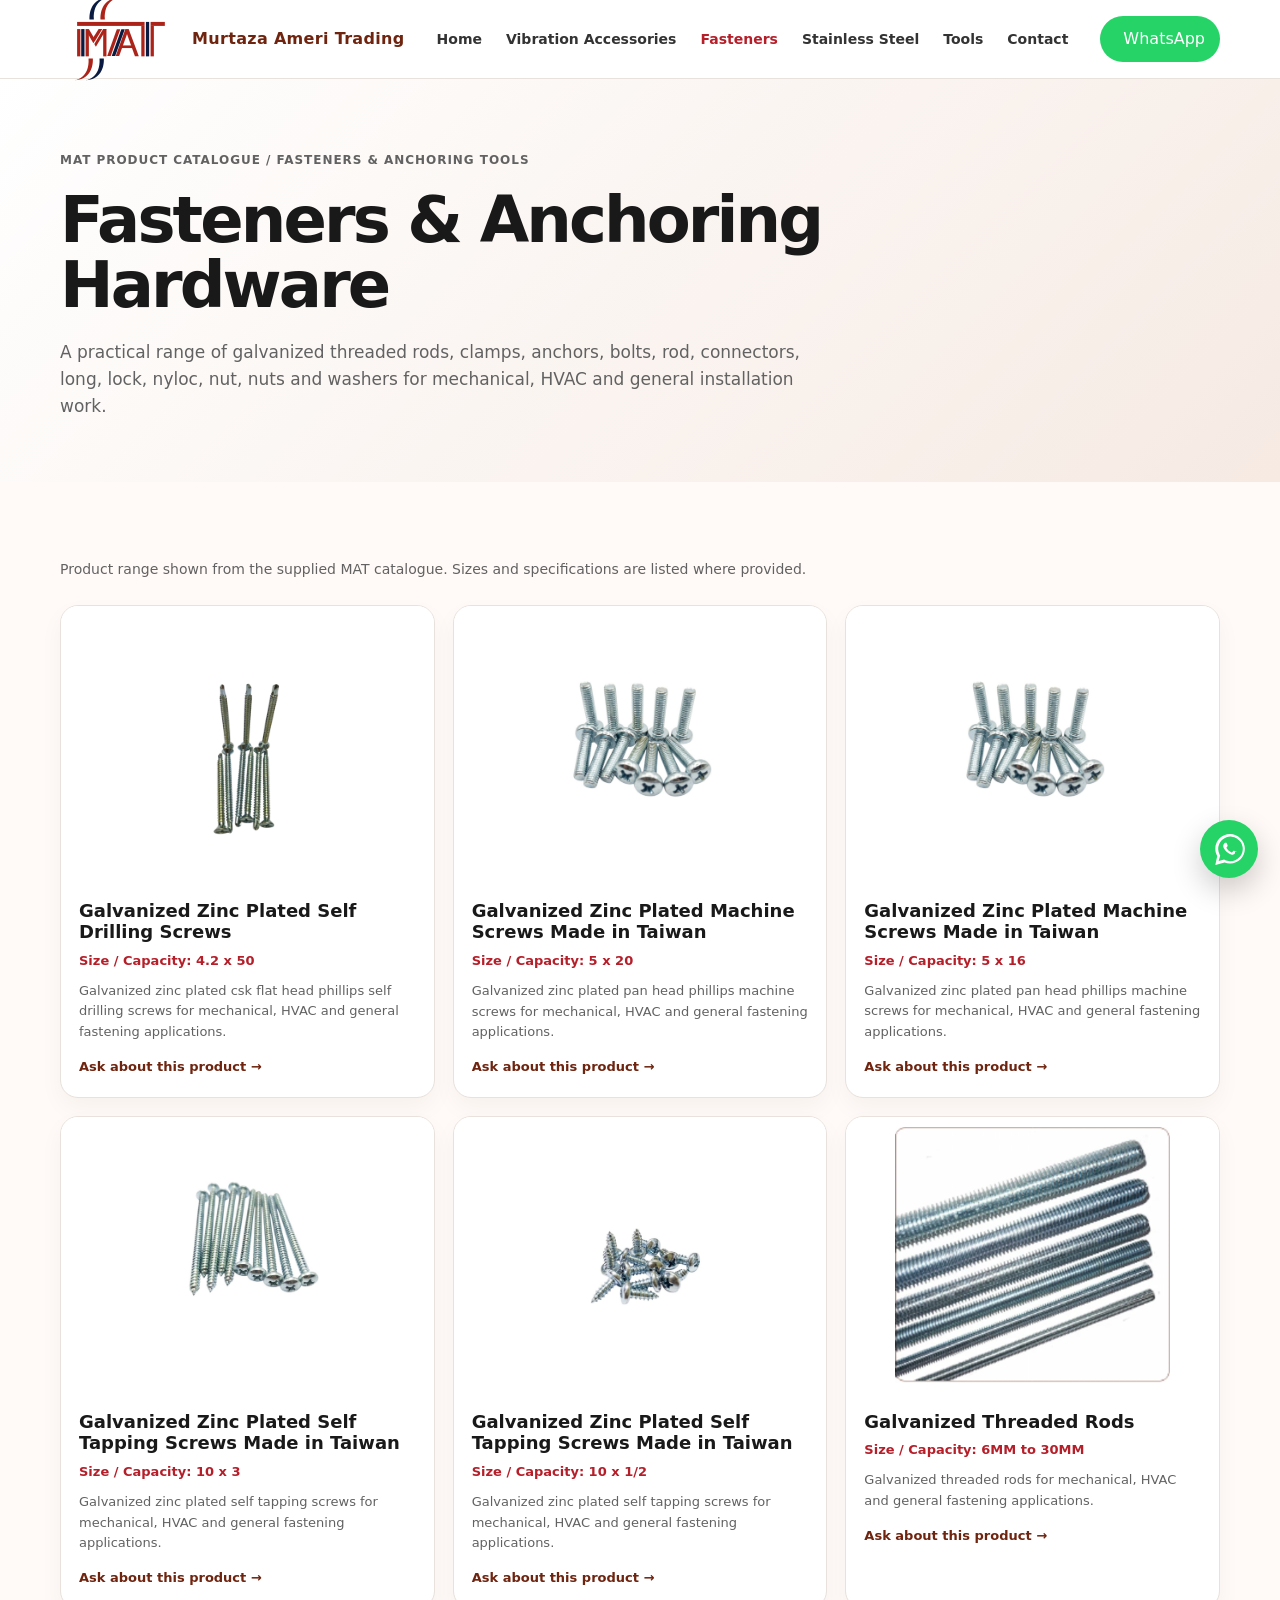
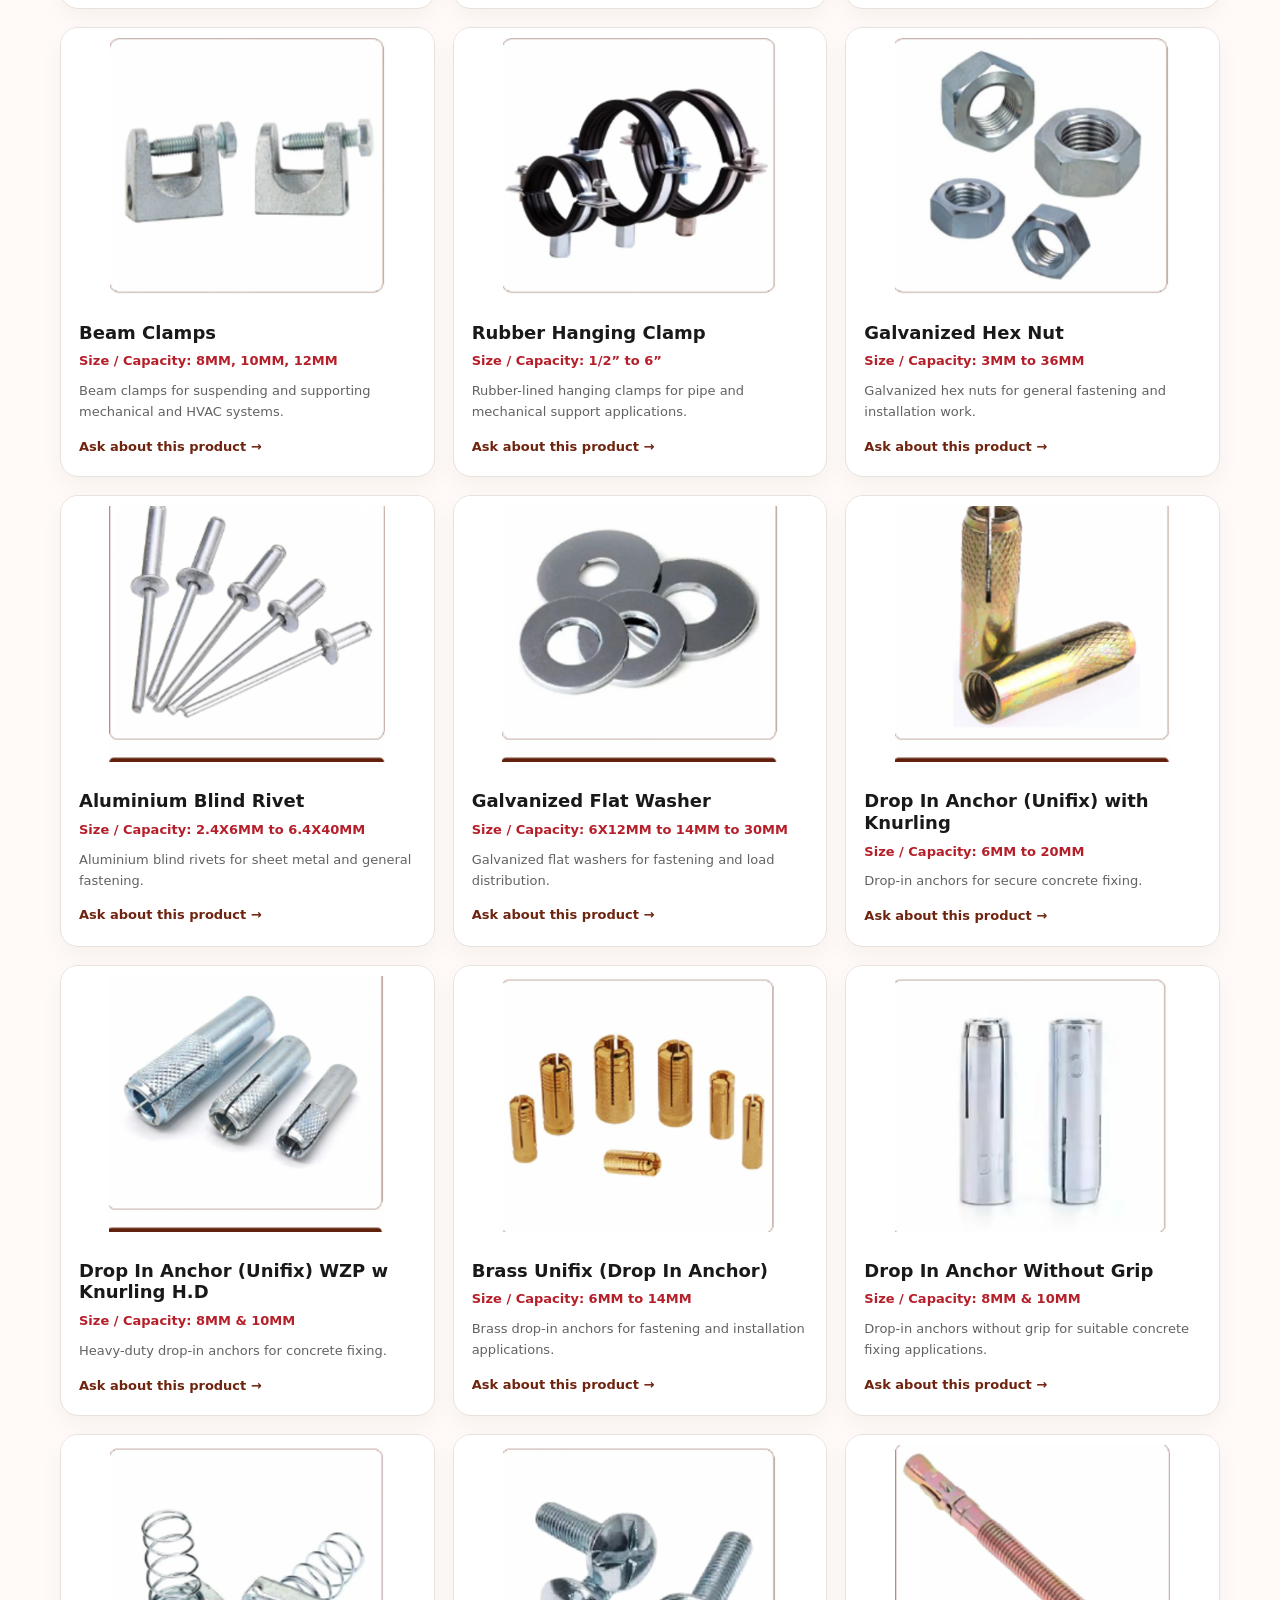
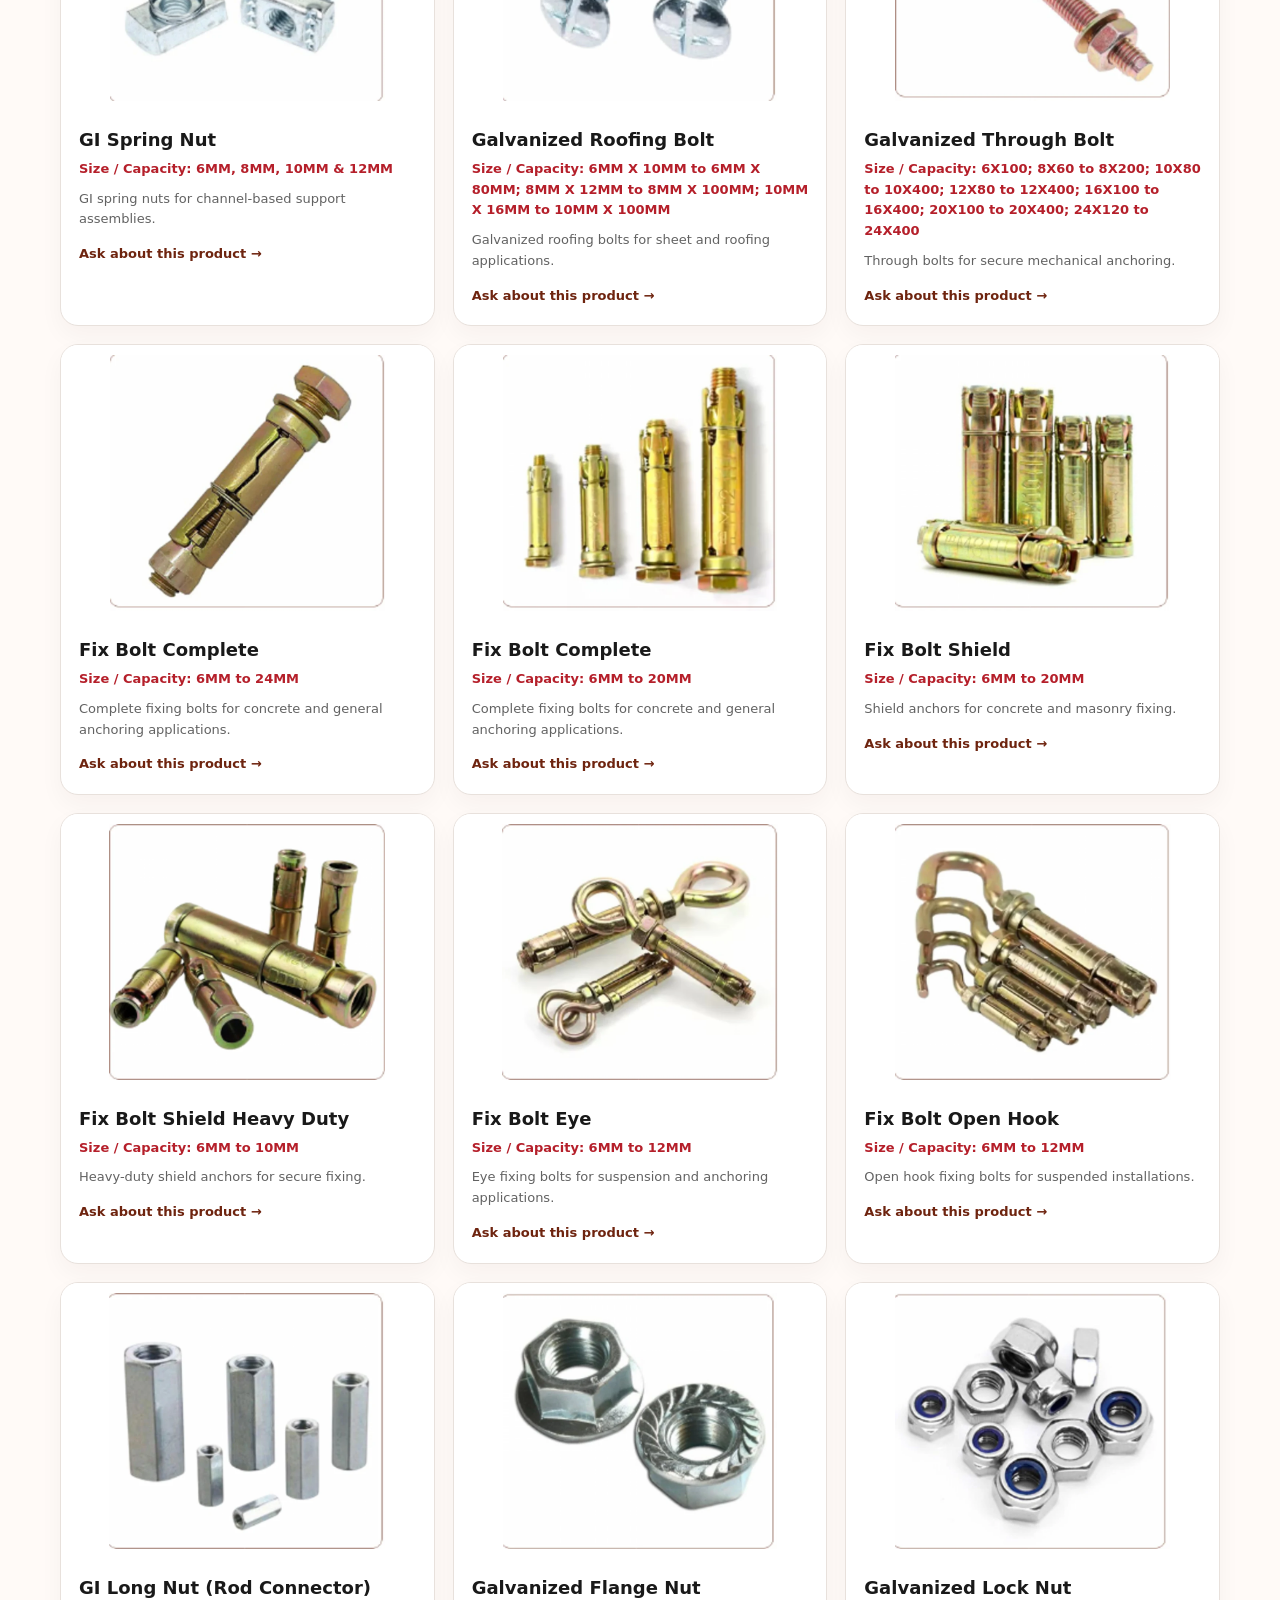
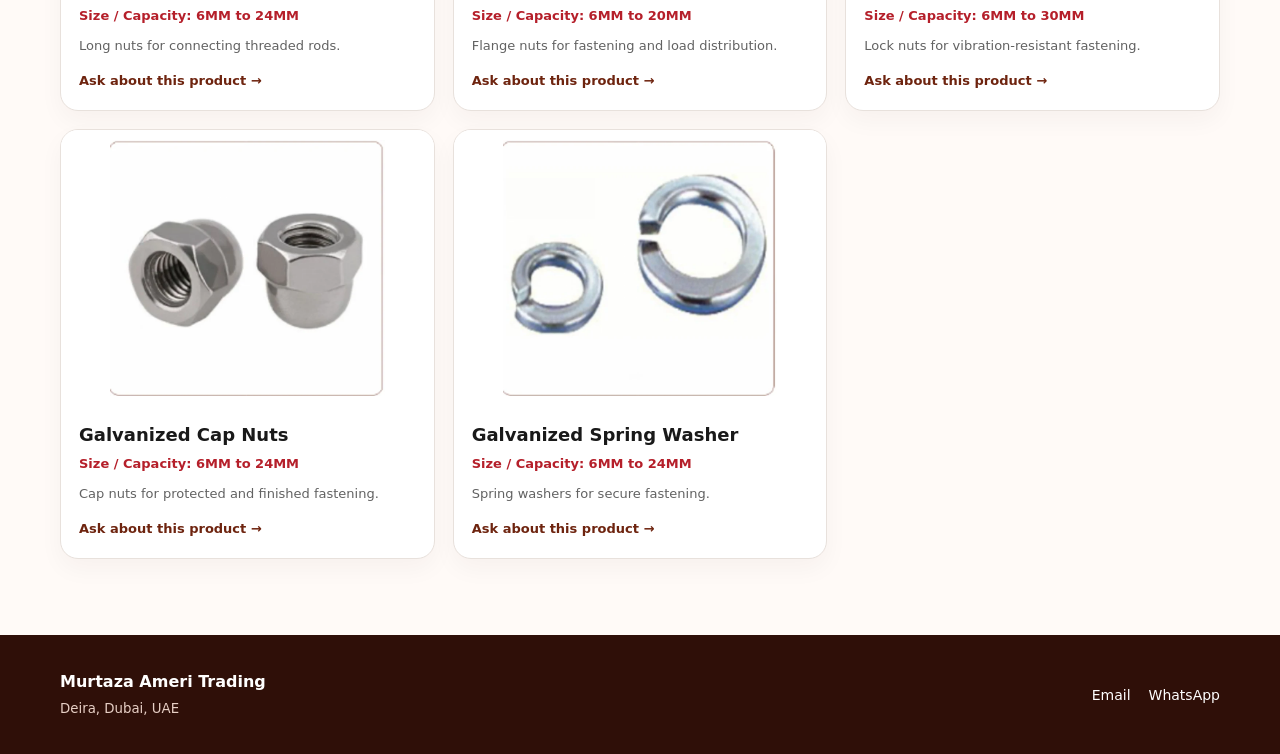
==== commit 40e2db7e: "Add files via upload" ====
--- a/fasteners.html
+++ b/fasteners.html
@@ -50,7 +50,7 @@
       <div class="container">
         <div class="crumb">MAT Product Catalogue / Fasteners & Anchoring Tools</div>
         <h1>Fasteners & Anchoring Hardware</h1>
-        <p>A practical range of galvanized threaded rods, clamps, anchors, bolts, nuts and washers for mechanical, HVAC and general installation work.</p>
+        <p>A practical range of galvanized threaded rods, clamps, anchors, bolts, rod, connectors, long, lock, nyloc,  nut, nuts and washers for mechanical, HVAC and general installation work.</p>
       </div>
     </section>
 
@@ -110,7 +110,7 @@
 
           <article class="product">
             <div class="product-img">
-              <img loading="lazy" src="assets/products/1012screw.jpg" alt="Galvanized zinc plated self tapping screws pan head phillips taiwan supplier for HVAC and hardware applications" width="1100" height="900">
+              <img loading="lazy" src="assets/products/1012screw.jpg" alt="Galvanized zinc plated self tapping screws pan head phillips taiwan supplier for HVAC and hardware applications" width="900" height="700">
             </div>
             <div class="product-body">
               <h3>Galvanized Zinc Plated Self Tapping Screws <strong>Made in Taiwan</strong></h3>
